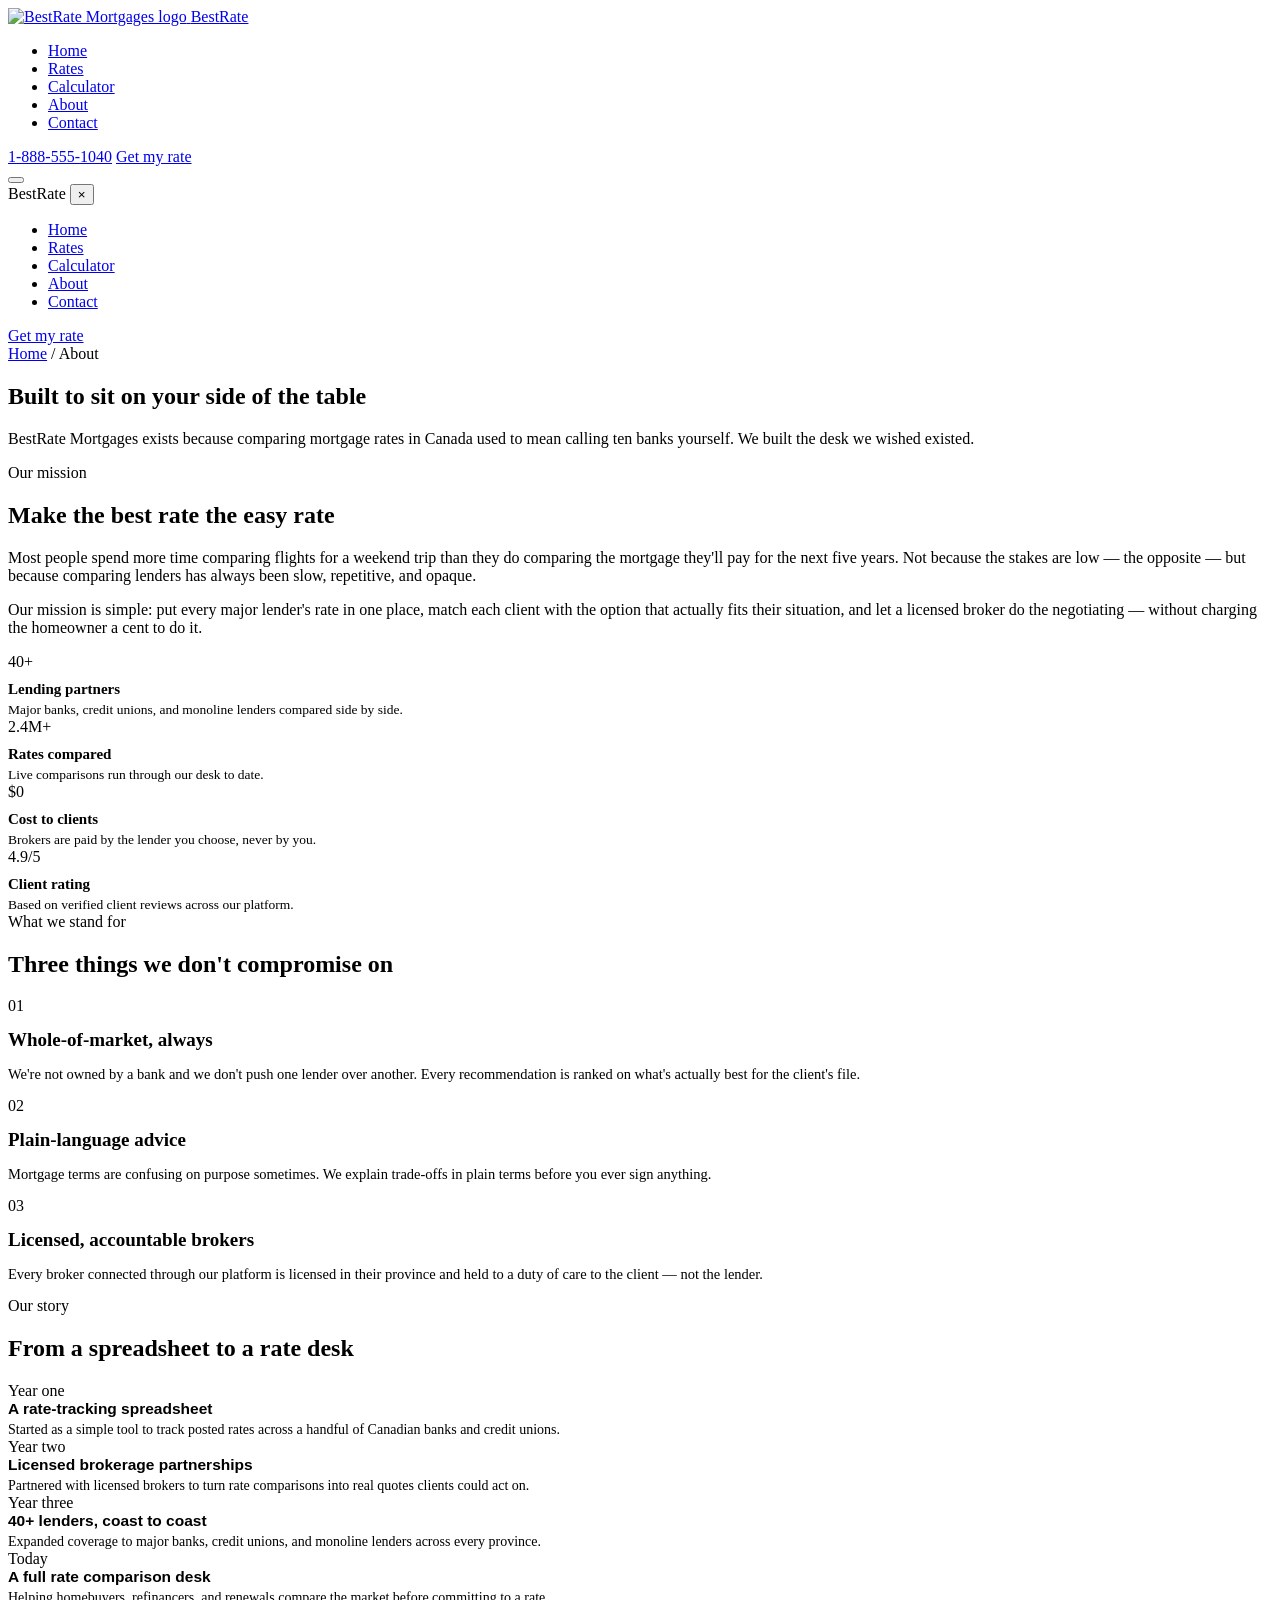
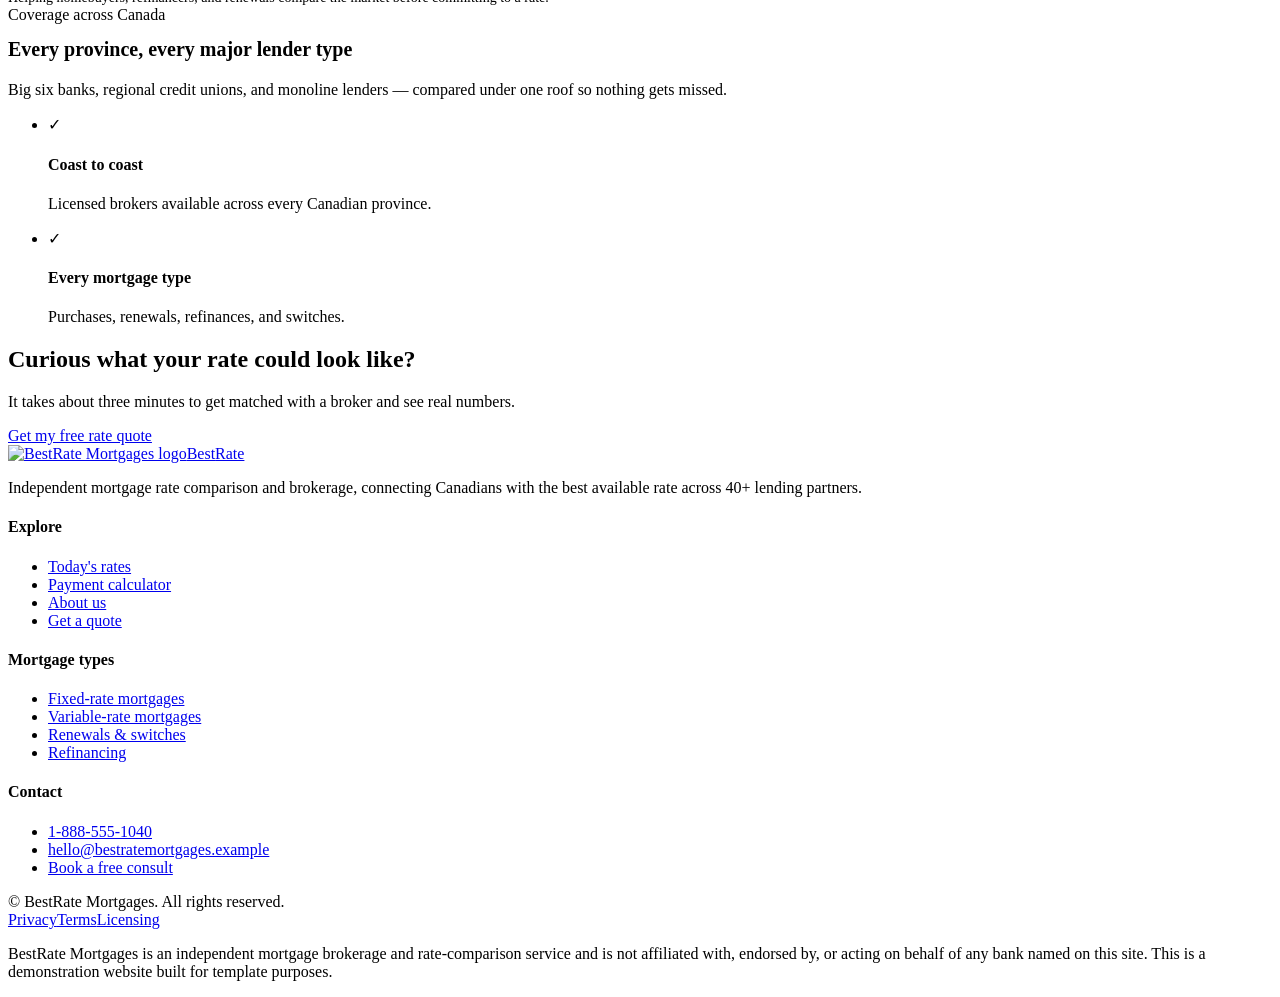
==== about.html @ da2615c1 "Add files via upload" ====
<!DOCTYPE html>
<html lang="en">
<head>
<meta charset="UTF-8">
<meta name="viewport" content="width=device-width, initial-scale=1.0">
<title>About Us | BestRate Mortgages</title>
<meta name="description" content="BestRate Mortgages compares rates across Canada's major banks and lenders to find you the best mortgage — at no cost.">
<link rel="icon" href="images/logo.png">
<link rel="stylesheet" href="css/style.css">
</head>
<body>

<header class="site-header">
  <div class="container">
    <a href="index.html" class="brand">
      <img src="images/logo.png" alt="BestRate Mortgages logo">
      <span class="brand-word">Best<span>Rate</span></span>
    </a>
    <nav class="main-nav">
      <ul>
        <li><a href="index.html">Home</a></li>
        <li><a href="rates.html">Rates</a></li>
        <li><a href="calculator.html">Calculator</a></li>
        <li><a href="about.html" class="active">About</a></li>
        <li><a href="contact.html">Contact</a></li>
      </ul>
    </nav>
    <div class="header-cta">
      <a href="tel:18885551040" class="phone-link">1-888-555-1040</a>
      <a href="contact.html" class="btn btn-navy btn-sm">Get my rate</a>
    </div>
    <button class="nav-toggle" aria-label="Open menu"><span></span><span></span><span></span></button>
  </div>
</header>

<div class="mobile-nav">
  <div class="mobile-nav-top">
    <span class="brand-word">Best<span style="color:var(--gold-500)">Rate</span></span>
    <button class="mobile-nav-close" aria-label="Close menu">&times;</button>
  </div>
  <ul>
    <li><a href="index.html">Home</a></li>
    <li><a href="rates.html">Rates</a></li>
    <li><a href="calculator.html">Calculator</a></li>
    <li><a href="about.html">About</a></li>
    <li><a href="contact.html">Contact</a></li>
  </ul>
  <a href="contact.html" class="btn btn-gold btn-block">Get my rate</a>
</div>

<section class="page-hero">
  <div class="container">
    <div class="breadcrumb"><a href="index.html">Home</a> / About</div>
    <h1>Built to sit on your side of the table</h1>
    <p>BestRate Mortgages exists because comparing mortgage rates in Canada used to mean calling ten banks yourself. We built the desk we wished existed.</p>
  </div>
</section>

<section>
  <div class="container split">
    <div class="reveal">
      <span class="eyebrow">Our mission</span>
      <h2>Make the best rate the easy rate</h2>
      <p>Most people spend more time comparing flights for a weekend trip than they do comparing the mortgage they'll pay for the next five years. Not because the stakes are low — the opposite — but because comparing lenders has always been slow, repetitive, and opaque.</p>
      <p>Our mission is simple: put every major lender's rate in one place, match each client with the option that actually fits their situation, and let a licensed broker do the negotiating — without charging the homeowner a cent to do it.</p>
    </div>
    <div class="reveal">
      <div class="value-grid" style="grid-template-columns:1fr 1fr;">
        <div class="value-card">
          <span class="num">40+</span>
          <h4 style="font-size:15px;margin:10px 0 4px;">Lending partners</h4>
          <p style="font-size:13.5px;margin:0;">Major banks, credit unions, and monoline lenders compared side by side.</p>
        </div>
        <div class="value-card">
          <span class="num">2.4M+</span>
          <h4 style="font-size:15px;margin:10px 0 4px;">Rates compared</h4>
          <p style="font-size:13.5px;margin:0;">Live comparisons run through our desk to date.</p>
        </div>
        <div class="value-card">
          <span class="num">$0</span>
          <h4 style="font-size:15px;margin:10px 0 4px;">Cost to clients</h4>
          <p style="font-size:13.5px;margin:0;">Brokers are paid by the lender you choose, never by you.</p>
        </div>
        <div class="value-card">
          <span class="num">4.9/5</span>
          <h4 style="font-size:15px;margin:10px 0 4px;">Client rating</h4>
          <p style="font-size:13.5px;margin:0;">Based on verified client reviews across our platform.</p>
        </div>
      </div>
    </div>
  </div>
</section>

<section class="bg-dim">
  <div class="container">
    <div class="section-head reveal">
      <span class="eyebrow">What we stand for</span>
      <h2>Three things we don't compromise on</h2>
    </div>
    <div class="value-grid">
      <div class="value-card reveal">
        <span class="num">01</span>
        <h3 style="font-size:19px;margin:14px 0 8px;">Whole-of-market, always</h3>
        <p style="font-size:14.5px;">We're not owned by a bank and we don't push one lender over another. Every recommendation is ranked on what's actually best for the client's file.</p>
      </div>
      <div class="value-card reveal">
        <span class="num">02</span>
        <h3 style="font-size:19px;margin:14px 0 8px;">Plain-language advice</h3>
        <p style="font-size:14.5px;">Mortgage terms are confusing on purpose sometimes. We explain trade-offs in plain terms before you ever sign anything.</p>
      </div>
      <div class="value-card reveal">
        <span class="num">03</span>
        <h3 style="font-size:19px;margin:14px 0 8px;">Licensed, accountable brokers</h3>
        <p style="font-size:14.5px;">Every broker connected through our platform is licensed in their province and held to a duty of care to the client — not the lender.</p>
      </div>
    </div>
  </div>
</section>

<section>
  <div class="container split">
    <div class="reveal">
      <span class="eyebrow">Our story</span>
      <h2>From a spreadsheet to a rate desk</h2>
      <div class="timeline">
        <div class="timeline-item">
          <div class="timeline-year">Year one</div>
          <h4 style="font-family:'IBM Plex Sans',sans-serif;font-size:15.5px;font-weight:600;margin:0 0 4px;color:var(--navy-950);">A rate-tracking spreadsheet</h4>
          <p style="font-size:14px;margin:0;">Started as a simple tool to track posted rates across a handful of Canadian banks and credit unions.</p>
        </div>
        <div class="timeline-item">
          <div class="timeline-year">Year two</div>
          <h4 style="font-family:'IBM Plex Sans',sans-serif;font-size:15.5px;font-weight:600;margin:0 0 4px;color:var(--navy-950);">Licensed brokerage partnerships</h4>
          <p style="font-size:14px;margin:0;">Partnered with licensed brokers to turn rate comparisons into real quotes clients could act on.</p>
        </div>
        <div class="timeline-item">
          <div class="timeline-year">Year three</div>
          <h4 style="font-family:'IBM Plex Sans',sans-serif;font-size:15.5px;font-weight:600;margin:0 0 4px;color:var(--navy-950);">40+ lenders, coast to coast</h4>
          <p style="font-size:14px;margin:0;">Expanded coverage to major banks, credit unions, and monoline lenders across every province.</p>
        </div>
        <div class="timeline-item">
          <div class="timeline-year">Today</div>
          <h4 style="font-family:'IBM Plex Sans',sans-serif;font-size:15.5px;font-weight:600;margin:0 0 4px;color:var(--navy-950);">A full rate comparison desk</h4>
          <p style="font-size:14px;margin:0;">Helping homebuyers, refinancers, and renewals compare the market before committing to a rate.</p>
        </div>
      </div>
    </div>
    <div class="reveal">
      <div class="mock-card">
        <span class="mono-label">Coverage across Canada</span>
        <h3 style="margin-top:14px;font-size:20px;">Every province, every major lender type</h3>
        <p>Big six banks, regional credit unions, and monoline lenders — compared under one roof so nothing gets missed.</p>
        <ul class="check-list" style="margin-top:10px;">
          <li><span class="check-ico">✓</span><div><h4>Coast to coast</h4><p>Licensed brokers available across every Canadian province.</p></div></li>
          <li><span class="check-ico">✓</span><div><h4>Every mortgage type</h4><p>Purchases, renewals, refinances, and switches.</p></div></li>
        </ul>
      </div>
    </div>
  </div>
</section>

<section class="bg-dim">
  <div class="container">
    <div class="cta-band reveal" style="background:linear-gradient(120deg, var(--navy-950), var(--navy-800));">
      <div>
        <h2>Curious what your rate could look like?</h2>
        <p>It takes about three minutes to get matched with a broker and see real numbers.</p>
      </div>
      <div class="cta-actions">
        <a href="contact.html" class="btn btn-gold">Get my free rate quote</a>
      </div>
    </div>
  </div>
</section>

<footer class="site-footer">
  <div class="container">
    <div class="footer-grid">
      <div class="footer-brand">
        <a href="index.html" class="brand"><img src="images/logo.png" alt="BestRate Mortgages logo"><span class="brand-word">Best<span style="color:var(--gold-500)">Rate</span></span></a>
        <p>Independent mortgage rate comparison and brokerage, connecting Canadians with the best available rate across 40+ lending partners.</p>
      </div>
      <div class="footer-col">
        <h4>Explore</h4>
        <ul>
          <li><a href="rates.html">Today's rates</a></li>
          <li><a href="calculator.html">Payment calculator</a></li>
          <li><a href="about.html">About us</a></li>
          <li><a href="contact.html">Get a quote</a></li>
        </ul>
      </div>
      <div class="footer-col">
        <h4>Mortgage types</h4>
        <ul>
          <li><a href="rates.html">Fixed-rate mortgages</a></li>
          <li><a href="rates.html">Variable-rate mortgages</a></li>
          <li><a href="rates.html">Renewals &amp; switches</a></li>
          <li><a href="rates.html">Refinancing</a></li>
        </ul>
      </div>
      <div class="footer-col">
        <h4>Contact</h4>
        <ul>
          <li><a href="tel:18885551040">1-888-555-1040</a></li>
          <li><a href="mailto:hello@bestratemortgages.example">hello@bestratemortgages.example</a></li>
          <li><a href="contact.html">Book a free consult</a></li>
        </ul>
      </div>
    </div>
    <div class="footer-bottom">
      <span>© <span data-year></span> BestRate Mortgages. All rights reserved.</span>
      <div class="footer-legal"><a href="#">Privacy</a><a href="#">Terms</a><a href="#">Licensing</a></div>
    </div>
    <p class="disclosure">BestRate Mortgages is an independent mortgage brokerage and rate-comparison service and is not affiliated with, endorsed by, or acting on behalf of any bank named on this site. This is a demonstration website built for template purposes.</p>
  </div>
</footer>

<script src="js/main.js"></script>
</body>
</html>
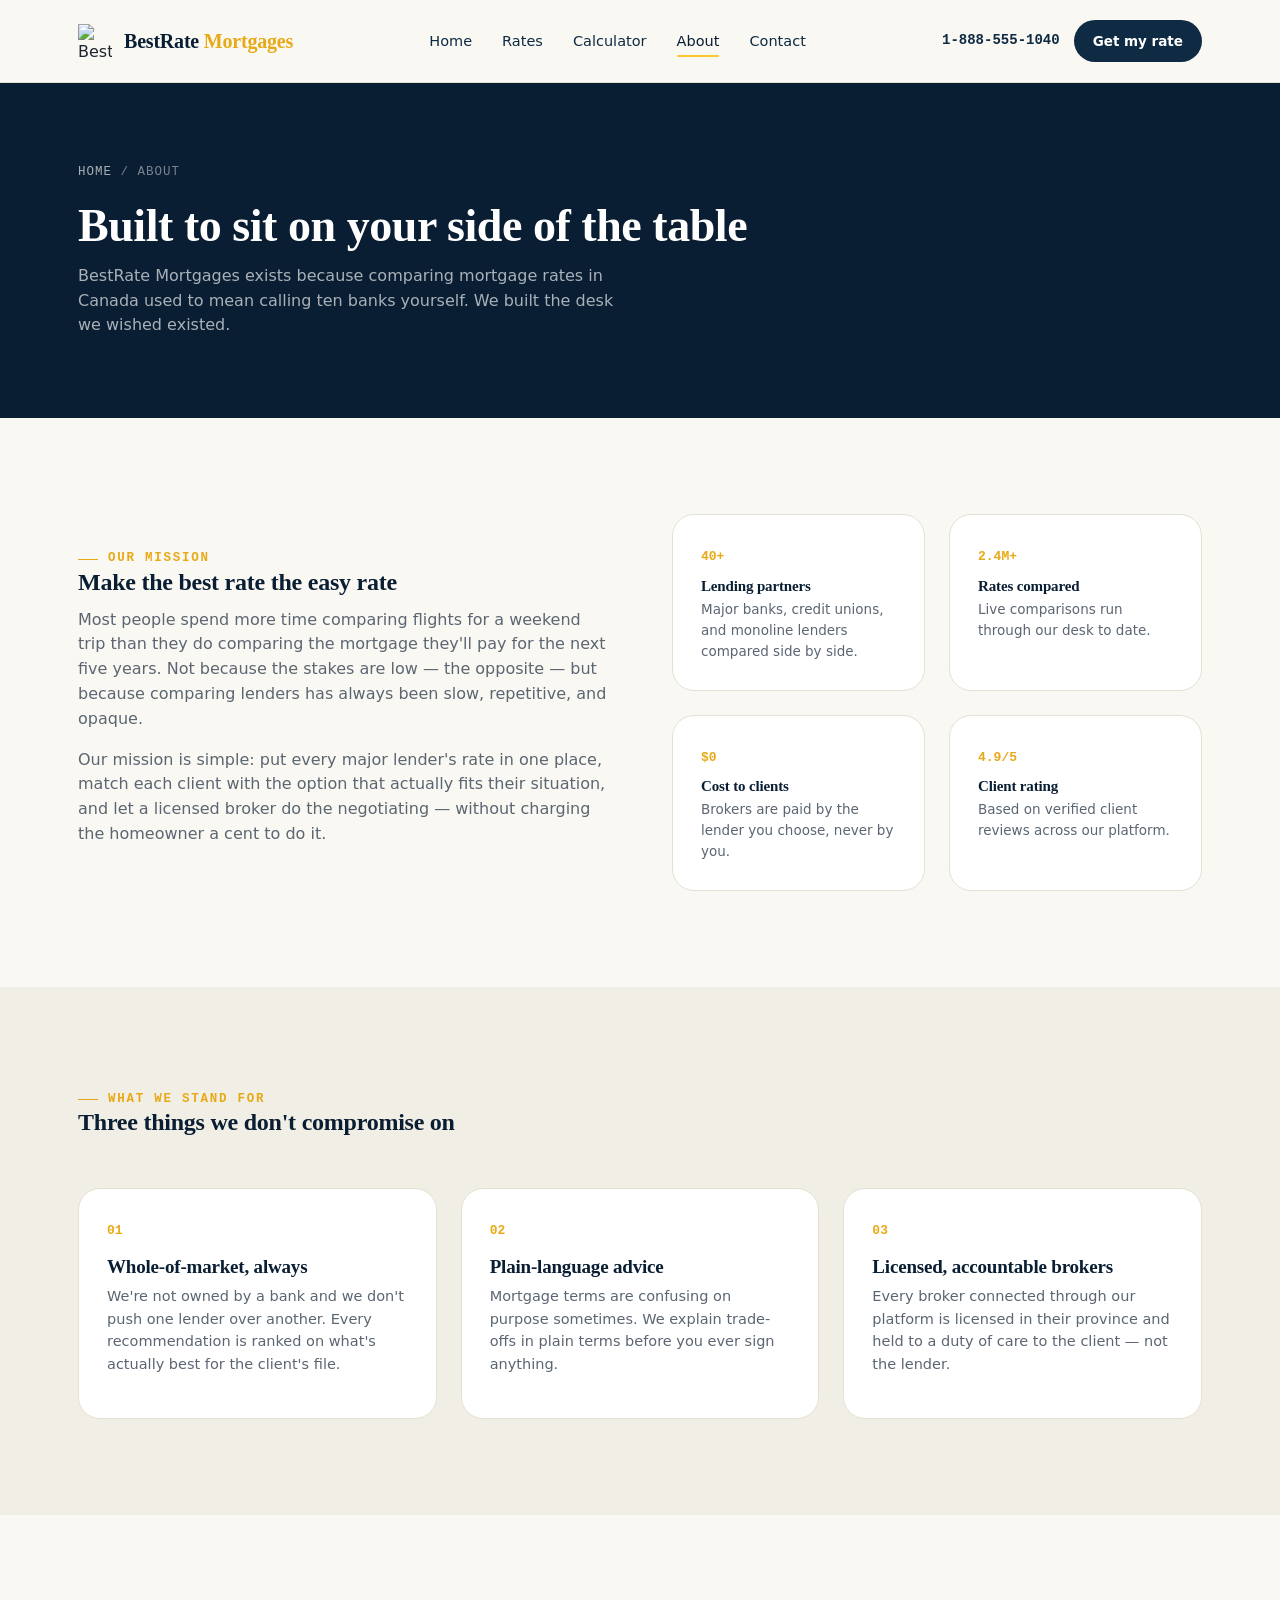
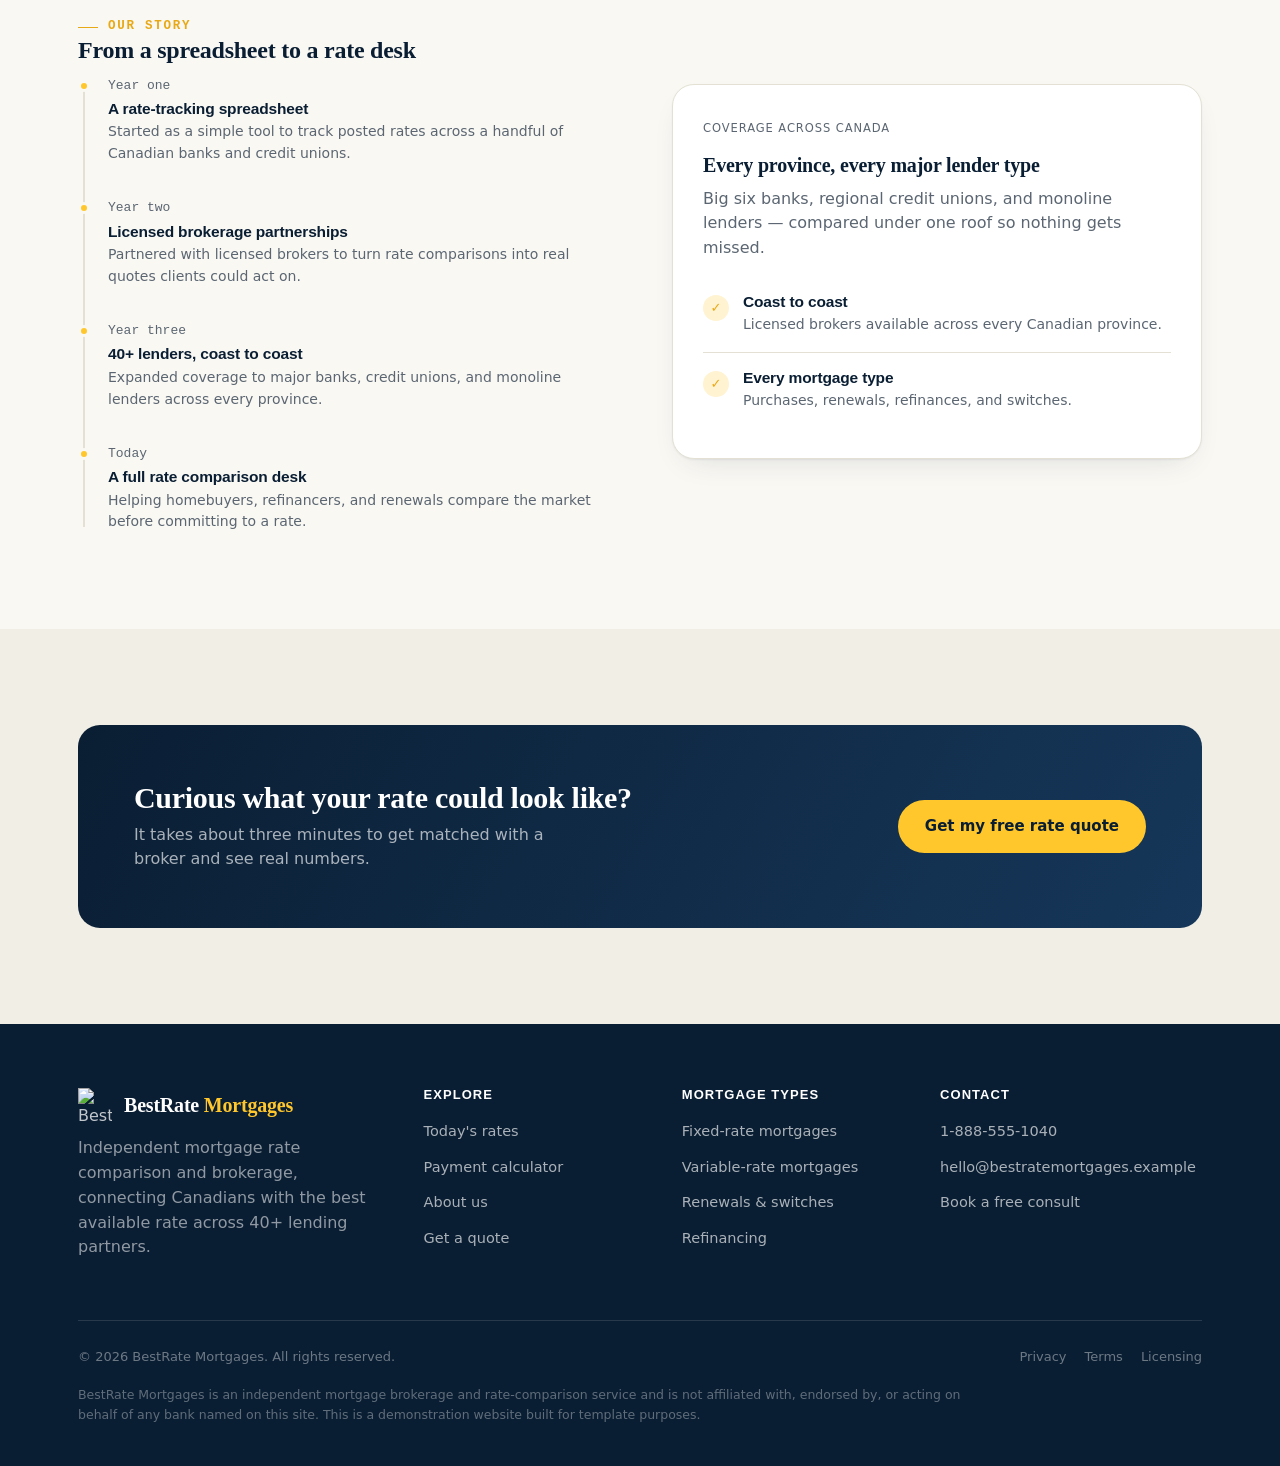
==== commit 662becc2: "Add files via upload" ====
--- a/about.html
+++ b/about.html
@@ -5,7 +5,7 @@
 <meta name="viewport" content="width=device-width, initial-scale=1.0">
 <title>About Us | BestRate Mortgages</title>
 <meta name="description" content="BestRate Mortgages compares rates across Canada's major banks and lenders to find you the best mortgage — at no cost.">
-<link rel="icon" href="images/logo.png">
+<link rel="icon" href="images/logo-transparent.png">
 <link rel="stylesheet" href="css/style.css">
 </head>
 <body>
@@ -13,8 +13,8 @@
 <header class="site-header">
   <div class="container">
     <a href="index.html" class="brand">
-      <img src="images/logo.png" alt="BestRate Mortgages logo">
-      <span class="brand-word">Best<span>Rate</span></span>
+      <img src="images/logo-transparent.png" alt="BestRate Mortgages logo">
+      <span class="brand-word">BestRate <span>Mortgages</span></span>
     </a>
     <nav class="main-nav">
       <ul>
@@ -35,7 +35,7 @@
 
 <div class="mobile-nav">
   <div class="mobile-nav-top">
-    <span class="brand-word">Best<span style="color:var(--gold-500)">Rate</span></span>
+    <span class="brand-word">BestRate <span style="color:var(--gold-500)">Mortgages</span></span>
     <button class="mobile-nav-close" aria-label="Close menu">&times;</button>
   </div>
   <ul>
@@ -177,7 +177,7 @@
   <div class="container">
     <div class="footer-grid">
       <div class="footer-brand">
-        <a href="index.html" class="brand"><img src="images/logo.png" alt="BestRate Mortgages logo"><span class="brand-word">Best<span style="color:var(--gold-500)">Rate</span></span></a>
+        <a href="index.html" class="brand"><img src="images/logo-transparent.png" alt="BestRate Mortgages logo"><span class="brand-word">BestRate <span style="color:var(--gold-500)">Mortgages</span></span></a>
         <p>Independent mortgage rate comparison and brokerage, connecting Canadians with the best available rate across 40+ lending partners.</p>
       </div>
       <div class="footer-col">
--- a/css/style.css
+++ b/css/style.css
@@ -0,0 +1,869 @@
+/* =========================================================
+   BestRate — Design tokens
+   Navy + gold (drawn from the mark), warm paper background.
+   Display: Fraunces (serif, a little untidy, humane)
+   Body:    IBM Plex Sans
+   Data:    IBM Plex Mono (rates, numbers — teller-window feel)
+   ========================================================= */
+
+@import url('https://fonts.googleapis.com/css2?family=Fraunces:opsz,wght@9..144,400;9..144,500;9..144,600;9..144,700&family=IBM+Plex+Sans:wght@400;500;600;700&family=IBM+Plex+Mono:wght@500;600;700&display=swap');
+
+:root{
+  --navy-950: #0A1E33;
+  --navy-900: #0F2A43;
+  --navy-800: #16375A;
+  --navy-700: #204A73;
+  --gold-500: #FFC72C;
+  --gold-600: #E8A916;
+  --gold-100: #FFF3D2;
+  --paper: #FAF8F3;
+  --paper-dim: #F1EEE5;
+  --ink: #1C2530;
+  --slate: #5B6672;
+  --slate-200: #D8D3C4;
+  --line: #E4E1D4;
+  --green: #157A4F;
+  --green-100: #E4F3EA;
+
+  --radius-sm: 6px;
+  --radius-md: 12px;
+  --radius-lg: 22px;
+
+  --shadow-card: 0 1px 2px rgba(15,42,67,0.06), 0 12px 32px -16px rgba(15,42,67,0.18);
+  --shadow-lift: 0 24px 60px -24px rgba(15,42,67,0.35);
+
+  --container: 1180px;
+}
+
+*, *::before, *::after{ box-sizing: border-box; }
+html{ scroll-behavior: smooth; }
+
+@media (prefers-reduced-motion: reduce){
+  html{ scroll-behavior: auto; }
+  *, *::before, *::after{
+    animation-duration: 0.001ms !important;
+    animation-iteration-count: 1 !important;
+    transition-duration: 0.001ms !important;
+    scroll-behavior: auto !important;
+  }
+}
+
+body{
+  margin: 0;
+  background: var(--paper);
+  color: var(--ink);
+  font-family: 'IBM Plex Sans', system-ui, sans-serif;
+  font-size: 16px;
+  line-height: 1.55;
+  -webkit-font-smoothing: antialiased;
+}
+
+img{ max-width: 100%; display: block; }
+a{ color: inherit; }
+
+.container{
+  max-width: var(--container);
+  margin: 0 auto;
+  padding: 0 28px;
+}
+
+h1, h2, h3, h4{
+  font-family: 'Fraunces', Georgia, serif;
+  font-weight: 600;
+  line-height: 1.12;
+  margin: 0 0 0.5em;
+  color: var(--navy-950);
+  letter-spacing: -0.01em;
+}
+
+.eyebrow{
+  font-family: 'IBM Plex Mono', monospace;
+  font-size: 12.5px;
+  font-weight: 600;
+  letter-spacing: 0.14em;
+  text-transform: uppercase;
+  color: var(--gold-600);
+  display: inline-flex;
+  align-items: center;
+  gap: 10px;
+}
+.eyebrow::before{
+  content: "";
+  width: 20px; height: 1px;
+  background: var(--gold-600);
+}
+
+p{ margin: 0 0 1em; color: var(--slate); }
+
+.mono{ font-family: 'IBM Plex Mono', monospace; }
+
+/* Buttons */
+.btn{
+  display: inline-flex;
+  align-items: center;
+  justify-content: center;
+  gap: 8px;
+  padding: 14px 26px;
+  border-radius: 999px;
+  font-weight: 600;
+  font-size: 15px;
+  text-decoration: none;
+  border: 1px solid transparent;
+  cursor: pointer;
+  transition: transform .18s ease, box-shadow .18s ease, background .18s ease, color .18s ease;
+  font-family: inherit;
+}
+.btn:focus-visible{ outline: 3px solid var(--navy-700); outline-offset: 2px; }
+.btn-gold{
+  background: var(--gold-500);
+  color: var(--navy-950);
+}
+.btn-gold:hover{ background: var(--gold-600); transform: translateY(-1px); box-shadow: var(--shadow-lift); }
+.btn-outline{
+  background: transparent;
+  border-color: rgba(255,255,255,0.35);
+  color: #fff;
+}
+.btn-outline:hover{ border-color: #fff; background: rgba(255,255,255,0.08); }
+.btn-navy{
+  background: var(--navy-900);
+  color: #fff;
+}
+.btn-navy:hover{ background: var(--navy-950); transform: translateY(-1px); }
+.btn-block{ width: 100%; }
+.btn-sm{ padding: 10px 18px; font-size: 13.5px; }
+
+/* =========================== HEADER =========================== */
+.site-header{
+  position: sticky;
+  top: 0;
+  z-index: 100;
+  background: rgba(250,248,243,0.86);
+  backdrop-filter: saturate(160%) blur(10px);
+  border-bottom: 1px solid var(--line);
+}
+.site-header .container{
+  display: flex;
+  align-items: center;
+  justify-content: space-between;
+  height: 82px;
+}
+.brand{
+  display: flex;
+  align-items: center;
+  gap: 12px;
+  text-decoration: none;
+}
+.brand img{ height: 34px; width: 34px; }
+.brand-word{
+  font-family: 'Fraunces', serif;
+  font-weight: 700;
+  font-size: 20px;
+  color: var(--navy-950);
+  letter-spacing: -0.01em;
+}
+.brand-word span{ color: var(--gold-600); }
+
+.main-nav{ display: flex; align-items: center; gap: 36px; }
+.main-nav ul{
+  display: flex;
+  gap: 30px;
+  list-style: none;
+  margin: 0; padding: 0;
+}
+.main-nav a{
+  text-decoration: none;
+  font-weight: 500;
+  font-size: 14.5px;
+  color: var(--navy-900);
+  position: relative;
+  padding: 6px 0;
+}
+.main-nav a.active,
+.main-nav a:hover{ color: var(--navy-950); }
+.main-nav a.active::after{
+  content: "";
+  position: absolute;
+  left: 0; right: 0; bottom: -2px;
+  height: 2px;
+  background: var(--gold-500);
+  border-radius: 2px;
+}
+.header-cta{ display: flex; align-items: center; gap: 14px; }
+.phone-link{
+  font-family: 'IBM Plex Mono', monospace;
+  font-weight: 600;
+  font-size: 14px;
+  text-decoration: none;
+  color: var(--navy-900);
+  display: none;
+}
+
+.nav-toggle{
+  display: none;
+  background: none;
+  border: none;
+  cursor: pointer;
+  padding: 8px;
+  flex-direction: column;
+  gap: 5px;
+}
+.nav-toggle span{
+  width: 24px; height: 2px; background: var(--navy-950); border-radius: 2px;
+}
+
+/* =========================== FOOTER =========================== */
+.site-footer{
+  background: var(--navy-950);
+  color: rgba(255,255,255,0.75);
+  padding: 64px 0 28px;
+}
+.footer-grid{
+  display: grid;
+  grid-template-columns: 1.4fr 1fr 1fr 1.2fr;
+  gap: 40px;
+  padding-bottom: 44px;
+  border-bottom: 1px solid rgba(255,255,255,0.12);
+}
+.footer-brand .brand-word{ color: #fff; }
+.footer-brand p{ color: rgba(255,255,255,0.55); max-width: 320px; margin-top: 14px; }
+.footer-col h4{
+  color: #fff;
+  font-family: 'IBM Plex Sans', sans-serif;
+  font-size: 13px;
+  letter-spacing: 0.08em;
+  text-transform: uppercase;
+  font-weight: 600;
+  margin-bottom: 16px;
+}
+.footer-col ul{ list-style: none; margin: 0; padding: 0; }
+.footer-col li{ margin-bottom: 11px; }
+.footer-col a{ color: rgba(255,255,255,0.65); text-decoration: none; font-size: 14.5px; }
+.footer-col a:hover{ color: var(--gold-500); }
+.footer-bottom{
+  display: flex;
+  justify-content: space-between;
+  align-items: center;
+  padding-top: 26px;
+  font-size: 13px;
+  color: rgba(255,255,255,0.4);
+  flex-wrap: wrap;
+  gap: 12px;
+}
+.footer-legal{ display: flex; gap: 18px; }
+.footer-legal a{ color: rgba(255,255,255,0.4); text-decoration: none; }
+.footer-legal a:hover{ color: rgba(255,255,255,0.7); }
+.disclosure{
+  font-size: 12.5px;
+  color: rgba(255,255,255,0.35);
+  max-width: 900px;
+  margin-top: 18px;
+  line-height: 1.6;
+}
+
+/* =========================== HERO =========================== */
+.hero{
+  position: relative;
+  background: radial-gradient(1200px 600px at 15% -10%, var(--navy-800), var(--navy-950) 60%);
+  color: #fff;
+  overflow: hidden;
+  padding: 96px 0 0;
+}
+.hero::after{
+  content:"";
+  position: absolute;
+  inset: auto 0 0 0;
+  height: 140px;
+  background: linear-gradient(to bottom, transparent, var(--paper));
+  pointer-events: none;
+}
+.hero-inner{
+  display: grid;
+  grid-template-columns: 1.05fr 0.95fr;
+  gap: 48px;
+  align-items: center;
+  position: relative;
+  z-index: 2;
+}
+.hero h1{
+  color: #fff;
+  font-size: clamp(34px, 4.6vw, 56px);
+  margin: 18px 0 22px;
+}
+.hero h1 em{
+  font-style: normal;
+  color: var(--gold-500);
+}
+.hero-sub{
+  color: rgba(255,255,255,0.72);
+  font-size: 17.5px;
+  max-width: 520px;
+  margin-bottom: 30px;
+}
+.hero-actions{ display: flex; gap: 14px; margin-bottom: 34px; flex-wrap: wrap; }
+.hero-trust{
+  display: flex;
+  gap: 28px;
+  flex-wrap: wrap;
+  padding-top: 26px;
+  border-top: 1px solid rgba(255,255,255,0.14);
+}
+.hero-trust div{ }
+.hero-trust strong{
+  display: block;
+  font-family: 'Fraunces', serif;
+  font-size: 26px;
+  color: #fff;
+}
+.hero-trust span{
+  font-size: 12.5px;
+  color: rgba(255,255,255,0.55);
+  text-transform: uppercase;
+  letter-spacing: 0.06em;
+}
+
+/* Rate ticker panel — the signature element */
+.rate-panel{
+  position: relative;
+  background: linear-gradient(180deg, #10314F, #0C2540);
+  border: 1px solid rgba(255,255,255,0.1);
+  border-radius: var(--radius-lg);
+  padding: 6px;
+  box-shadow: var(--shadow-lift);
+  z-index: 2;
+}
+.rate-panel-head{
+  display: flex;
+  align-items: center;
+  justify-content: space-between;
+  padding: 18px 20px 14px;
+}
+.rate-panel-head .dot{
+  width: 8px; height: 8px; border-radius: 50%;
+  background: var(--green);
+  display: inline-block;
+  margin-right: 8px;
+  box-shadow: 0 0 0 0 rgba(21,122,79,0.6);
+  animation: pulse 2.2s infinite;
+}
+@keyframes pulse{
+  0%{ box-shadow: 0 0 0 0 rgba(21,122,79,0.55); }
+  70%{ box-shadow: 0 0 0 8px rgba(21,122,79,0); }
+  100%{ box-shadow: 0 0 0 0 rgba(21,122,79,0); }
+}
+.rate-panel-head span{
+  font-family: 'IBM Plex Mono', monospace;
+  font-size: 12px;
+  color: rgba(255,255,255,0.55);
+  text-transform: uppercase;
+  letter-spacing: 0.08em;
+}
+.rate-list{ padding: 0 8px 8px; }
+.rate-row{
+  display: grid;
+  grid-template-columns: 1fr auto auto;
+  gap: 14px;
+  align-items: center;
+  padding: 15px 12px;
+  border-radius: var(--radius-md);
+  transition: background .5s ease;
+}
+.rate-row.flash{ background: rgba(255,199,44,0.1); }
+.rate-row + .rate-row{ border-top: 1px solid rgba(255,255,255,0.08); }
+.rate-term{ color: #fff; font-weight: 500; font-size: 14.5px; }
+.rate-term small{ display:block; color: rgba(255,255,255,0.45); font-size: 12px; font-weight: 400; margin-top: 2px;}
+.rate-num{
+  font-family: 'IBM Plex Mono', monospace;
+  font-size: 22px;
+  font-weight: 600;
+  color: var(--gold-500);
+  text-align: right;
+}
+.rate-num small{ font-size: 12px; color: rgba(255,255,255,0.5); font-weight: 500; margin-left: 3px;}
+.rate-delta{
+  font-family: 'IBM Plex Mono', monospace;
+  font-size: 12px;
+  padding: 4px 8px;
+  border-radius: 999px;
+  text-align: center;
+  min-width: 52px;
+}
+.rate-delta.down{ background: rgba(21,122,79,0.22); color: #6FE3AC; }
+.rate-delta.up{ background: rgba(196,70,70,0.22); color: #F3A2A2; }
+.rate-delta.flat{ background: rgba(255,255,255,0.1); color: rgba(255,255,255,0.5); }
+.rate-panel-foot{
+  padding: 14px 20px 18px;
+  font-size: 12px;
+  color: rgba(255,255,255,0.4);
+  border-top: 1px solid rgba(255,255,255,0.08);
+}
+
+/* =========================== SECTIONS =========================== */
+section{ padding: 96px 0; }
+.section-head{
+  max-width: 640px;
+  margin-bottom: 52px;
+}
+.section-head.center{ margin-left: auto; margin-right: auto; text-align: center; }
+.section-tight .section-head{ margin-bottom: 36px; }
+
+.bg-dim{ background: var(--paper-dim); }
+.bg-navy{ background: var(--navy-950); color: rgba(255,255,255,0.75); }
+.bg-navy h2, .bg-navy h3{ color: #fff; }
+
+/* Partners strip */
+.partners{
+  padding: 56px 0;
+  border-top: 1px solid var(--line);
+  border-bottom: 1px solid var(--line);
+}
+.partners-label{
+  text-align: center;
+  font-size: 13px;
+  color: var(--slate);
+  text-transform: uppercase;
+  letter-spacing: 0.1em;
+  margin-bottom: 30px;
+}
+.partner-grid{
+  display: grid;
+  grid-template-columns: repeat(6, 1fr);
+  gap: 16px;
+}
+.partner-badge{
+  display: flex;
+  align-items: center;
+  justify-content: center;
+  height: 84px;
+  background: #fff;
+  border: 1px solid var(--line);
+  border-radius: var(--radius-md);
+  transition: transform .18s ease, box-shadow .18s ease, border-color .18s ease;
+}
+.partner-badge:hover{
+  transform: translateY(-3px);
+  box-shadow: var(--shadow-card);
+  border-color: var(--slate-200);
+}
+.partner-mark{
+  font-family: 'Fraunces', serif;
+  font-weight: 600;
+  font-size: 17px;
+  letter-spacing: -0.01em;
+  display: flex;
+  align-items: center;
+  gap: 8px;
+}
+.partner-mark .sq{
+  width: 9px; height: 9px; border-radius: 2px; display: inline-block;
+}
+
+/* Steps */
+.steps{
+  display: grid;
+  grid-template-columns: repeat(4, 1fr);
+  gap: 28px;
+}
+.step-card{
+  background: #fff;
+  border: 1px solid var(--line);
+  border-radius: var(--radius-lg);
+  padding: 30px 26px;
+}
+.step-num{
+  font-family: 'IBM Plex Mono', monospace;
+  color: var(--gold-600);
+  font-size: 13px;
+  font-weight: 700;
+  letter-spacing: 0.06em;
+  margin-bottom: 18px;
+  display: block;
+}
+.step-card h3{ font-size: 19px; margin-bottom: 8px; }
+.step-card p{ font-size: 14.5px; margin: 0; }
+
+/* Feature split */
+.split{
+  display: grid;
+  grid-template-columns: 1fr 1fr;
+  gap: 64px;
+  align-items: center;
+}
+.check-list{ list-style: none; margin: 0; padding: 0; }
+.check-list li{
+  display: flex;
+  gap: 14px;
+  padding: 16px 0;
+  border-top: 1px solid var(--line);
+  align-items: flex-start;
+}
+.check-list li:first-child{ border-top: none; }
+.check-ico{
+  width: 26px; height: 26px;
+  border-radius: 50%;
+  background: var(--gold-100);
+  color: var(--gold-600);
+  display: flex; align-items: center; justify-content: center;
+  font-size: 13px; font-weight: 700;
+  flex-shrink: 0;
+  margin-top: 2px;
+}
+.check-list h4{ font-family: 'IBM Plex Sans', sans-serif; font-size: 15.5px; font-weight: 600; margin: 0 0 4px; color: var(--navy-950); }
+.check-list p{ margin: 0; font-size: 14px; }
+
+.mock-card{
+  background: #fff;
+  border-radius: var(--radius-lg);
+  border: 1px solid var(--line);
+  box-shadow: var(--shadow-card);
+  padding: 30px;
+}
+.mock-card .mono-label{ font-size: 11.5px; color: var(--slate); text-transform: uppercase; letter-spacing: 0.08em; }
+.mock-bars{ display: flex; align-items: flex-end; gap: 10px; height: 130px; margin: 20px 0 8px; }
+.mock-bars .bar{ flex: 1; background: var(--paper-dim); border-radius: 6px 6px 0 0; position: relative; }
+.mock-bars .bar.hi{ background: var(--gold-500); }
+.mock-bars .bar span{
+  position: absolute; top: -20px; left: 0; right: 0; text-align: center;
+  font-family: 'IBM Plex Mono', monospace; font-size: 11px; color: var(--slate);
+}
+
+/* Testimonials */
+.testi-grid{
+  display: grid;
+  grid-template-columns: repeat(3, 1fr);
+  gap: 24px;
+}
+.testi-card{
+  background: #fff;
+  border: 1px solid var(--line);
+  border-radius: var(--radius-lg);
+  padding: 28px;
+}
+.testi-stars{ color: var(--gold-500); letter-spacing: 2px; margin-bottom: 14px; font-size: 15px; }
+.testi-quote{ font-size: 15px; color: var(--ink); margin-bottom: 20px; }
+.testi-who{ display: flex; align-items: center; gap: 12px; }
+.testi-avatar{
+  width: 38px; height: 38px; border-radius: 50%;
+  background: var(--navy-900); color: var(--gold-500);
+  display: flex; align-items: center; justify-content: center;
+  font-family: 'Fraunces', serif; font-weight: 600; font-size: 14px;
+}
+.testi-name{ font-weight: 600; font-size: 14px; color: var(--navy-950); }
+.testi-loc{ font-size: 12.5px; color: var(--slate); }
+
+/* CTA band */
+.cta-band{
+  background: linear-gradient(120deg, var(--navy-900), var(--navy-700));
+  border-radius: var(--radius-lg);
+  padding: 56px;
+  display: flex;
+  align-items: center;
+  justify-content: space-between;
+  gap: 30px;
+  color: #fff;
+}
+.cta-band h2{ color: #fff; margin-bottom: 8px; font-size: 30px; }
+.cta-band p{ color: rgba(255,255,255,0.65); margin: 0; max-width: 460px; }
+.cta-actions{ display: flex; gap: 14px; flex-shrink: 0; }
+
+/* FAQ */
+.faq{ max-width: 780px; margin: 0 auto; }
+.faq-item{
+  border-bottom: 1px solid var(--line);
+}
+.faq-q{
+  width: 100%;
+  text-align: left;
+  background: none;
+  border: none;
+  padding: 22px 4px;
+  font-family: 'Fraunces', serif;
+  font-size: 17px;
+  color: var(--navy-950);
+  cursor: pointer;
+  display: flex;
+  justify-content: space-between;
+  align-items: center;
+  gap: 20px;
+  font-weight: 500;
+}
+.faq-q .plus{
+  font-family: 'IBM Plex Mono', monospace;
+  font-size: 20px;
+  color: var(--gold-600);
+  transition: transform .25s ease;
+  flex-shrink: 0;
+}
+.faq-item.open .faq-q .plus{ transform: rotate(45deg); }
+.faq-a{
+  max-height: 0;
+  overflow: hidden;
+  transition: max-height .3s ease;
+}
+.faq-a-inner{ padding: 0 4px 22px; font-size: 14.5px; color: var(--slate); max-width: 640px; }
+
+/* Page header (inner pages) */
+.page-hero{
+  background: var(--navy-950);
+  color: #fff;
+  padding: 80px 0 64px;
+}
+.page-hero h1{ color: #fff; font-size: clamp(32px, 4vw, 46px); margin-bottom: 12px; }
+.page-hero p{ color: rgba(255,255,255,0.65); max-width: 560px; font-size: 16px; }
+.breadcrumb{
+  font-family: 'IBM Plex Mono', monospace;
+  font-size: 12.5px;
+  color: rgba(255,255,255,0.45);
+  text-transform: uppercase;
+  letter-spacing: 0.08em;
+  margin-bottom: 18px;
+}
+.breadcrumb a{ color: rgba(255,255,255,0.65); text-decoration: none; }
+
+/* Rates table (rates.html) */
+.rate-toolbar{
+  display: flex;
+  gap: 12px;
+  margin-bottom: 28px;
+  flex-wrap: wrap;
+}
+.chip{
+  padding: 9px 18px;
+  border-radius: 999px;
+  border: 1px solid var(--line);
+  background: #fff;
+  font-size: 13.5px;
+  font-weight: 500;
+  cursor: pointer;
+  transition: all .15s ease;
+}
+.chip.active, .chip:hover{ background: var(--navy-950); color: #fff; border-color: var(--navy-950); }
+
+.table-wrap{
+  background: #fff;
+  border: 1px solid var(--line);
+  border-radius: var(--radius-lg);
+  overflow: hidden;
+  box-shadow: var(--shadow-card);
+}
+table.rates-table{ width: 100%; border-collapse: collapse; }
+.rates-table thead th{
+  text-align: left;
+  font-size: 12px;
+  text-transform: uppercase;
+  letter-spacing: 0.06em;
+  color: var(--slate);
+  padding: 16px 20px;
+  background: var(--paper-dim);
+  font-weight: 600;
+}
+.rates-table td{
+  padding: 18px 20px;
+  border-top: 1px solid var(--line);
+  font-size: 14.5px;
+  vertical-align: middle;
+}
+.lender-cell{ display: flex; align-items: center; gap: 12px; font-weight: 600; color: var(--navy-950); }
+.lender-dot{ width: 10px; height: 10px; border-radius: 3px; flex-shrink: 0; }
+.rate-cell{ font-family: 'IBM Plex Mono', monospace; font-weight: 700; font-size: 16px; color: var(--navy-950); }
+.tag{
+  display: inline-block;
+  font-size: 11px;
+  font-weight: 600;
+  padding: 3px 9px;
+  border-radius: 999px;
+  background: var(--green-100);
+  color: var(--green);
+  margin-left: 8px;
+}
+.rates-table .apply-cell a{
+  font-size: 13px; font-weight: 600; color: var(--navy-900); text-decoration: none;
+  padding: 8px 16px; border: 1px solid var(--navy-900); border-radius: 999px;
+  white-space: nowrap;
+}
+.rates-table .apply-cell a:hover{ background: var(--navy-900); color: #fff; }
+.rates-note{ font-size: 13px; color: var(--slate); margin-top: 18px; }
+
+/* Calculator page */
+.calc-wrap{
+  display: grid;
+  grid-template-columns: 1fr 1fr;
+  gap: 0;
+  background: #fff;
+  border: 1px solid var(--line);
+  border-radius: var(--radius-lg);
+  overflow: hidden;
+  box-shadow: var(--shadow-card);
+}
+.calc-form{ padding: 44px; }
+.calc-result{
+  padding: 44px;
+  background: var(--navy-950);
+  color: #fff;
+}
+.field{ margin-bottom: 22px; }
+.field label{
+  display: flex;
+  justify-content: space-between;
+  font-size: 13.5px;
+  font-weight: 600;
+  color: var(--navy-950);
+  margin-bottom: 8px;
+}
+.field label .val{ color: var(--gold-600); font-family: 'IBM Plex Mono', monospace; }
+.field input[type="range"]{
+  width: 100%;
+  accent-color: var(--gold-500);
+  height: 4px;
+}
+.field-row{ display: grid; grid-template-columns: 1fr 1fr; gap: 16px; }
+.field input[type="number"], .field input[type="text"], .field select, .field textarea{
+  width: 100%;
+  padding: 12px 14px;
+  border: 1px solid var(--line);
+  border-radius: var(--radius-sm);
+  font-family: inherit;
+  font-size: 14.5px;
+  background: var(--paper);
+  color: var(--ink);
+}
+.field input:focus, .field select:focus, .field textarea:focus{
+  outline: none;
+  border-color: var(--gold-600);
+  box-shadow: 0 0 0 3px var(--gold-100);
+}
+.toggle-row{ display: flex; gap: 8px; }
+.toggle-row button{
+  flex: 1;
+  padding: 10px;
+  border-radius: var(--radius-sm);
+  border: 1px solid var(--line);
+  background: var(--paper);
+  cursor: pointer;
+  font-weight: 600;
+  font-size: 13.5px;
+  color: var(--slate);
+}
+.toggle-row button.active{ background: var(--navy-950); border-color: var(--navy-950); color: #fff; }
+
+.result-figure{ text-align: center; padding: 10px 0 28px; border-bottom: 1px solid rgba(255,255,255,0.15); margin-bottom: 28px; }
+.result-figure .label{ font-size: 12.5px; color: rgba(255,255,255,0.5); text-transform: uppercase; letter-spacing: 0.08em; margin-bottom: 10px;}
+.result-figure .num{ font-family: 'Fraunces', serif; font-size: 46px; color: var(--gold-500); }
+.result-figure .num small{ font-size: 16px; color: rgba(255,255,255,0.5); font-family: 'IBM Plex Sans', sans-serif; }
+.result-rows{ display: flex; flex-direction: column; gap: 14px; margin-bottom: 30px; }
+.result-row{ display: flex; justify-content: space-between; font-size: 14.5px; }
+.result-row span:first-child{ color: rgba(255,255,255,0.55); }
+.result-row span:last-child{ font-family: 'IBM Plex Mono', monospace; font-weight: 600; }
+
+/* Contact page */
+.contact-grid{
+  display: grid;
+  grid-template-columns: 1fr 1fr;
+  gap: 48px;
+}
+.contact-info-card{
+  background: #fff;
+  border: 1px solid var(--line);
+  border-radius: var(--radius-lg);
+  padding: 32px;
+  margin-bottom: 20px;
+}
+.contact-info-card h4{ font-family:'IBM Plex Sans',sans-serif; font-weight:600; font-size:14px; text-transform:uppercase; letter-spacing:.06em; color: var(--slate); margin-bottom: 8px;}
+.contact-info-card .big{ font-family: 'Fraunces', serif; font-size: 24px; color: var(--navy-950); }
+form.form-card{
+  background: #fff;
+  border: 1px solid var(--line);
+  border-radius: var(--radius-lg);
+  padding: 36px;
+  box-shadow: var(--shadow-card);
+}
+.form-status{
+  margin-top: 16px; padding: 12px 16px; border-radius: var(--radius-sm);
+  background: var(--green-100); color: var(--green); font-size: 14px; display: none;
+}
+.form-status.show{ display: block; }
+
+/* About page */
+.value-grid{
+  display: grid;
+  grid-template-columns: repeat(3, 1fr);
+  gap: 24px;
+}
+.value-card{
+  padding: 28px;
+  border-radius: var(--radius-lg);
+  background: #fff;
+  border: 1px solid var(--line);
+}
+.value-card .num{ font-family: 'IBM Plex Mono', monospace; color: var(--gold-600); font-size: 13px; font-weight: 700; }
+.timeline{ position: relative; padding-left: 30px; }
+.timeline::before{ content:""; position:absolute; left: 5px; top: 6px; bottom: 6px; width: 2px; background: var(--line); }
+.timeline-item{ position: relative; padding-bottom: 34px; }
+.timeline-item::before{
+  content:""; position:absolute; left:-30px; top: 4px; width: 12px; height:12px; border-radius:50%;
+  background: var(--gold-500); border: 3px solid var(--paper);
+}
+.timeline-item:last-child{ padding-bottom: 0; }
+.timeline-year{ font-family:'IBM Plex Mono',monospace; color: var(--slate); font-size: 13px; margin-bottom: 4px;}
+
+/* Utility */
+.grid-2{ display:grid; grid-template-columns: 1fr 1fr; gap: 24px; }
+.grid-3{ display:grid; grid-template-columns: repeat(3,1fr); gap: 24px; }
+.mt-0{ margin-top:0; }
+.text-center{ text-align:center; }
+
+/* =========================== RESPONSIVE =========================== */
+@media (min-width: 900px){
+  .phone-link{ display: inline-flex; align-items:center; }
+}
+
+@media (max-width: 980px){
+  .hero-inner{ grid-template-columns: 1fr; }
+  .split{ grid-template-columns: 1fr; }
+  .split.reverse .split-media{ order: -1; }
+  .footer-grid{ grid-template-columns: 1fr 1fr; }
+  .partner-grid{ grid-template-columns: repeat(3, 1fr); }
+  .steps{ grid-template-columns: 1fr 1fr; }
+  .testi-grid{ grid-template-columns: 1fr; }
+  .value-grid{ grid-template-columns: 1fr; }
+  .calc-wrap{ grid-template-columns: 1fr; }
+  .contact-grid{ grid-template-columns: 1fr; }
+  .cta-band{ flex-direction: column; text-align:center; }
+}
+
+@media (max-width: 720px){
+  .main-nav ul{ display: none; }
+  .nav-toggle{ display: flex; }
+  .header-cta .btn{ padding: 10px 16px; font-size: 13px; }
+  section{ padding: 64px 0; }
+  .footer-grid{ grid-template-columns: 1fr; gap: 30px; }
+  .partner-grid{ grid-template-columns: repeat(2, 1fr); }
+  .steps{ grid-template-columns: 1fr; }
+  .grid-2, .grid-3{ grid-template-columns: 1fr; }
+  .field-row{ grid-template-columns: 1fr; }
+}
+
+/* Mobile nav drawer */
+.mobile-nav{
+  position: fixed;
+  inset: 0;
+  background: var(--navy-950);
+  z-index: 200;
+  display: none;
+  flex-direction: column;
+  padding: 24px;
+}
+.mobile-nav.open{ display: flex; }
+.mobile-nav-top{ display:flex; justify-content:space-between; align-items:center; margin-bottom: 40px;}
+.mobile-nav-top .brand-word{ color: #fff; }
+.mobile-nav-close{ background:none; border:none; color:#fff; font-size: 28px; cursor:pointer; line-height:1;}
+.mobile-nav ul{ list-style:none; margin:0; padding:0; display:flex; flex-direction:column; gap: 4px;}
+.mobile-nav a{
+  display:block; padding: 16px 4px; color:#fff; text-decoration:none;
+  font-family:'Fraunces',serif; font-size: 24px; border-bottom: 1px solid rgba(255,255,255,0.1);
+}
+.mobile-nav .btn{ margin-top: 30px; }
+
+/* Reveal-on-scroll */
+.reveal{ opacity: 0; transform: translateY(16px); transition: opacity .6s ease, transform .6s ease; }
+.reveal.in{ opacity: 1; transform: translateY(0); }
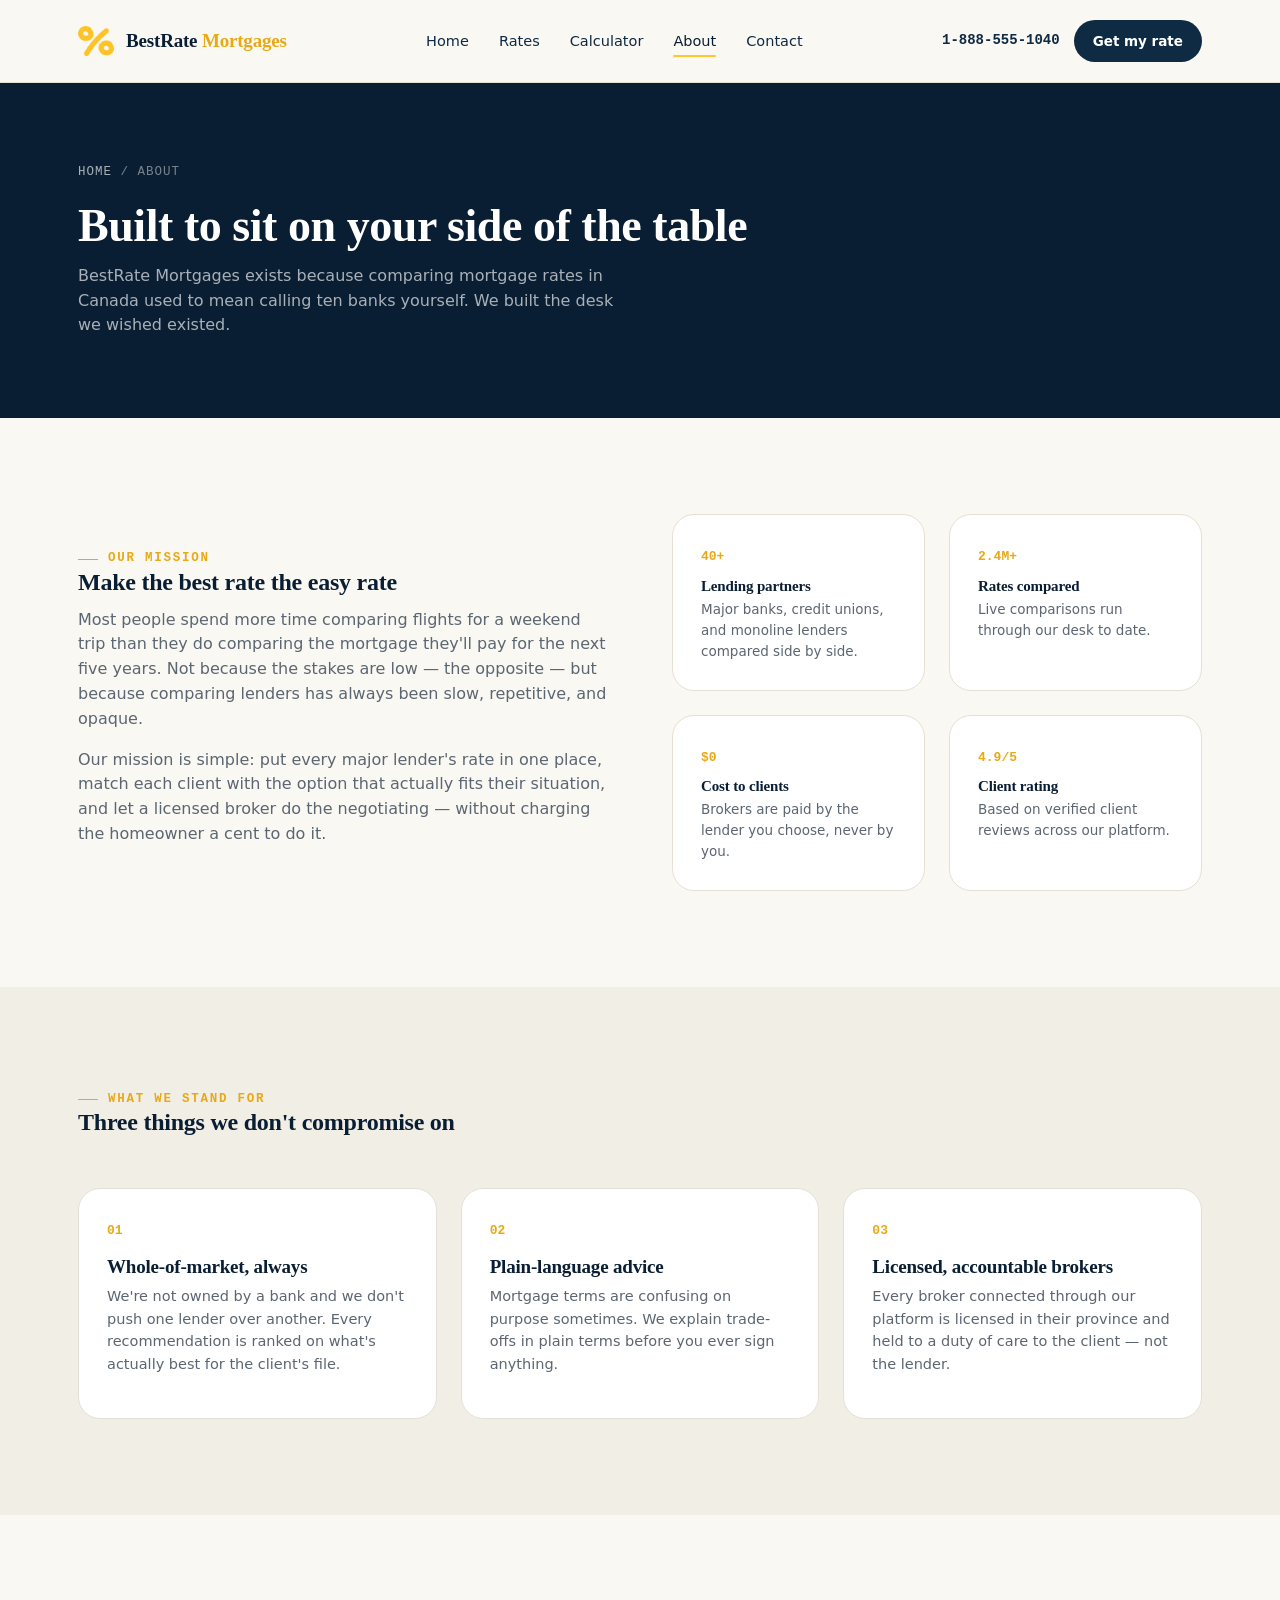
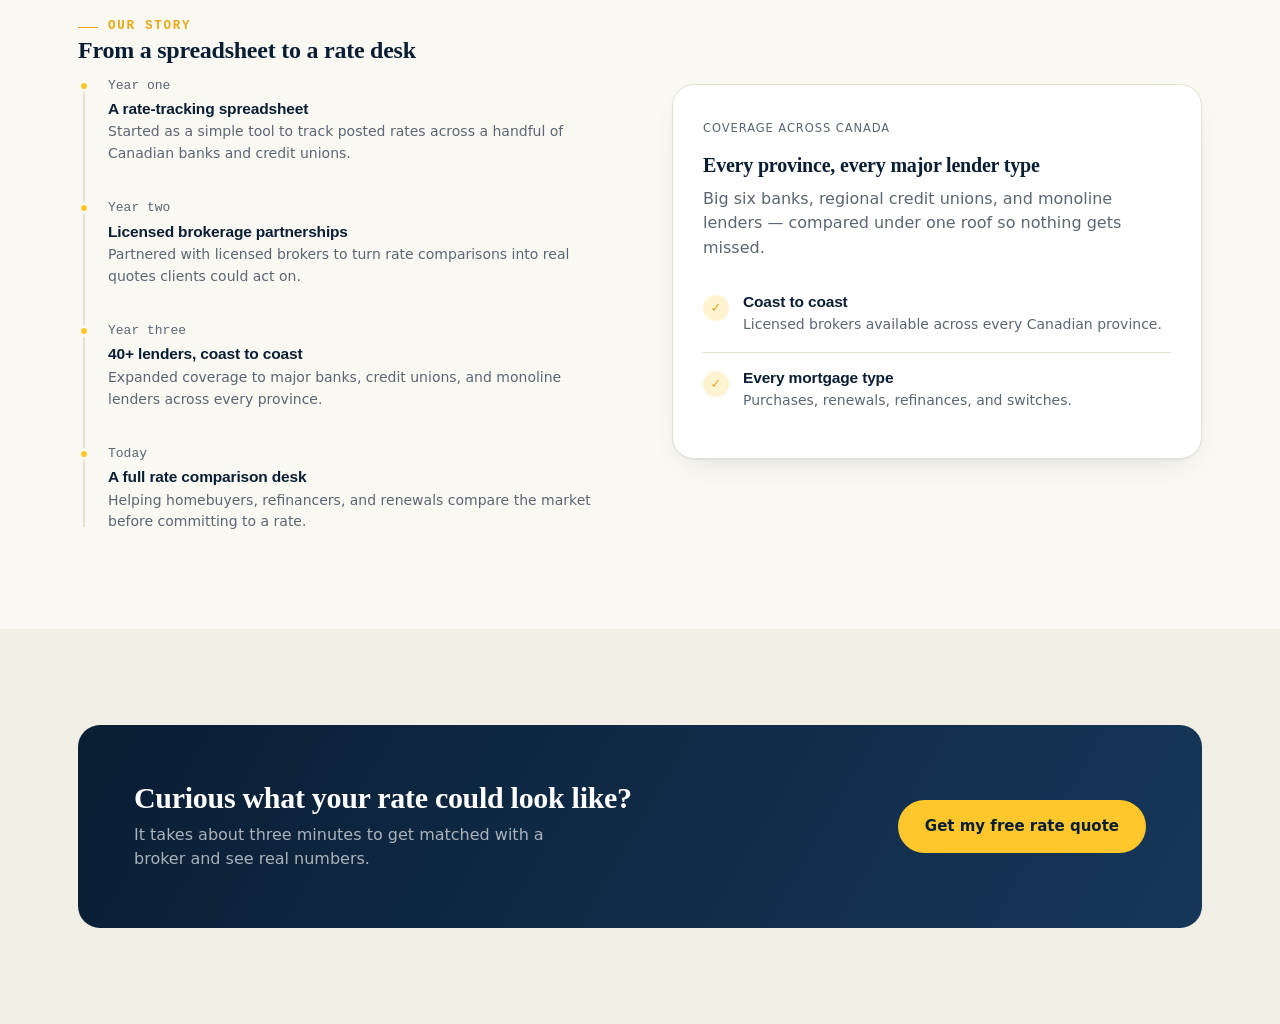
==== commit 39dac093: "Update about.html" ====
--- a/about.html
+++ b/about.html
@@ -173,47 +173,7 @@
   </div>
 </section>
 
-<footer class="site-footer">
-  <div class="container">
-    <div class="footer-grid">
-      <div class="footer-brand">
-        <a href="index.html" class="brand"><img src="images/logo-transparent.png" alt="BestRate Mortgages logo"><span class="brand-word">BestRate <span style="color:var(--gold-500)">Mortgages</span></span></a>
-        <p>Independent mortgage rate comparison and brokerage, connecting Canadians with the best available rate across 40+ lending partners.</p>
-      </div>
-      <div class="footer-col">
-        <h4>Explore</h4>
-        <ul>
-          <li><a href="rates.html">Today's rates</a></li>
-          <li><a href="calculator.html">Payment calculator</a></li>
-          <li><a href="about.html">About us</a></li>
-          <li><a href="contact.html">Get a quote</a></li>
-        </ul>
-      </div>
-      <div class="footer-col">
-        <h4>Mortgage types</h4>
-        <ul>
-          <li><a href="rates.html">Fixed-rate mortgages</a></li>
-          <li><a href="rates.html">Variable-rate mortgages</a></li>
-          <li><a href="rates.html">Renewals &amp; switches</a></li>
-          <li><a href="rates.html">Refinancing</a></li>
-        </ul>
-      </div>
-      <div class="footer-col">
-        <h4>Contact</h4>
-        <ul>
-          <li><a href="tel:18885551040">1-888-555-1040</a></li>
-          <li><a href="mailto:hello@bestratemortgages.example">hello@bestratemortgages.example</a></li>
-          <li><a href="contact.html">Book a free consult</a></li>
-        </ul>
-      </div>
-    </div>
-    <div class="footer-bottom">
-      <span>© <span data-year></span> BestRate Mortgages. All rights reserved.</span>
-      <div class="footer-legal"><a href="#">Privacy</a><a href="#">Terms</a><a href="#">Licensing</a></div>
-    </div>
-    <p class="disclosure">BestRate Mortgages is an independent mortgage brokerage and rate-comparison service and is not affiliated with, endorsed by, or acting on behalf of any bank named on this site. This is a demonstration website built for template purposes.</p>
-  </div>
-</footer>
+<div data-include="components/footer.html"></div>
 
 <script src="js/main.js"></script>
 </body>
--- a/css/style.css
+++ b/css/style.css
@@ -154,13 +154,14 @@
   gap: 12px;
   text-decoration: none;
 }
-.brand img{ height: 34px; width: 34px; }
+.brand img{ height: 30px; width: auto; }
 .brand-word{
   font-family: 'Fraunces', serif;
   font-weight: 700;
-  font-size: 20px;
+  font-size: 19px;
   color: var(--navy-950);
   letter-spacing: -0.01em;
+  white-space: nowrap;
 }
 .brand-word span{ color: var(--gold-600); }
 
@@ -226,6 +227,7 @@
   border-bottom: 1px solid rgba(255,255,255,0.12);
 }
 .footer-brand .brand-word{ color: #fff; }
+.footer-brand .brand img{ height: 32px; }
 .footer-brand p{ color: rgba(255,255,255,0.55); max-width: 320px; margin-top: 14px; }
 .footer-col h4{
   color: #fff;
@@ -624,8 +626,14 @@
 .rate-toolbar{
   display: flex;
   gap: 12px;
+  margin-bottom: 14px;
+  flex-wrap: wrap;
+}
+.rate-toolbar + .rate-toolbar{
   margin-bottom: 28px;
-  flex-wrap: wrap;
+  padding-top: 4px;
+  border-top: 1px dashed var(--line);
+  padding-top: 14px;
 }
 .chip{
   padding: 9px 18px;
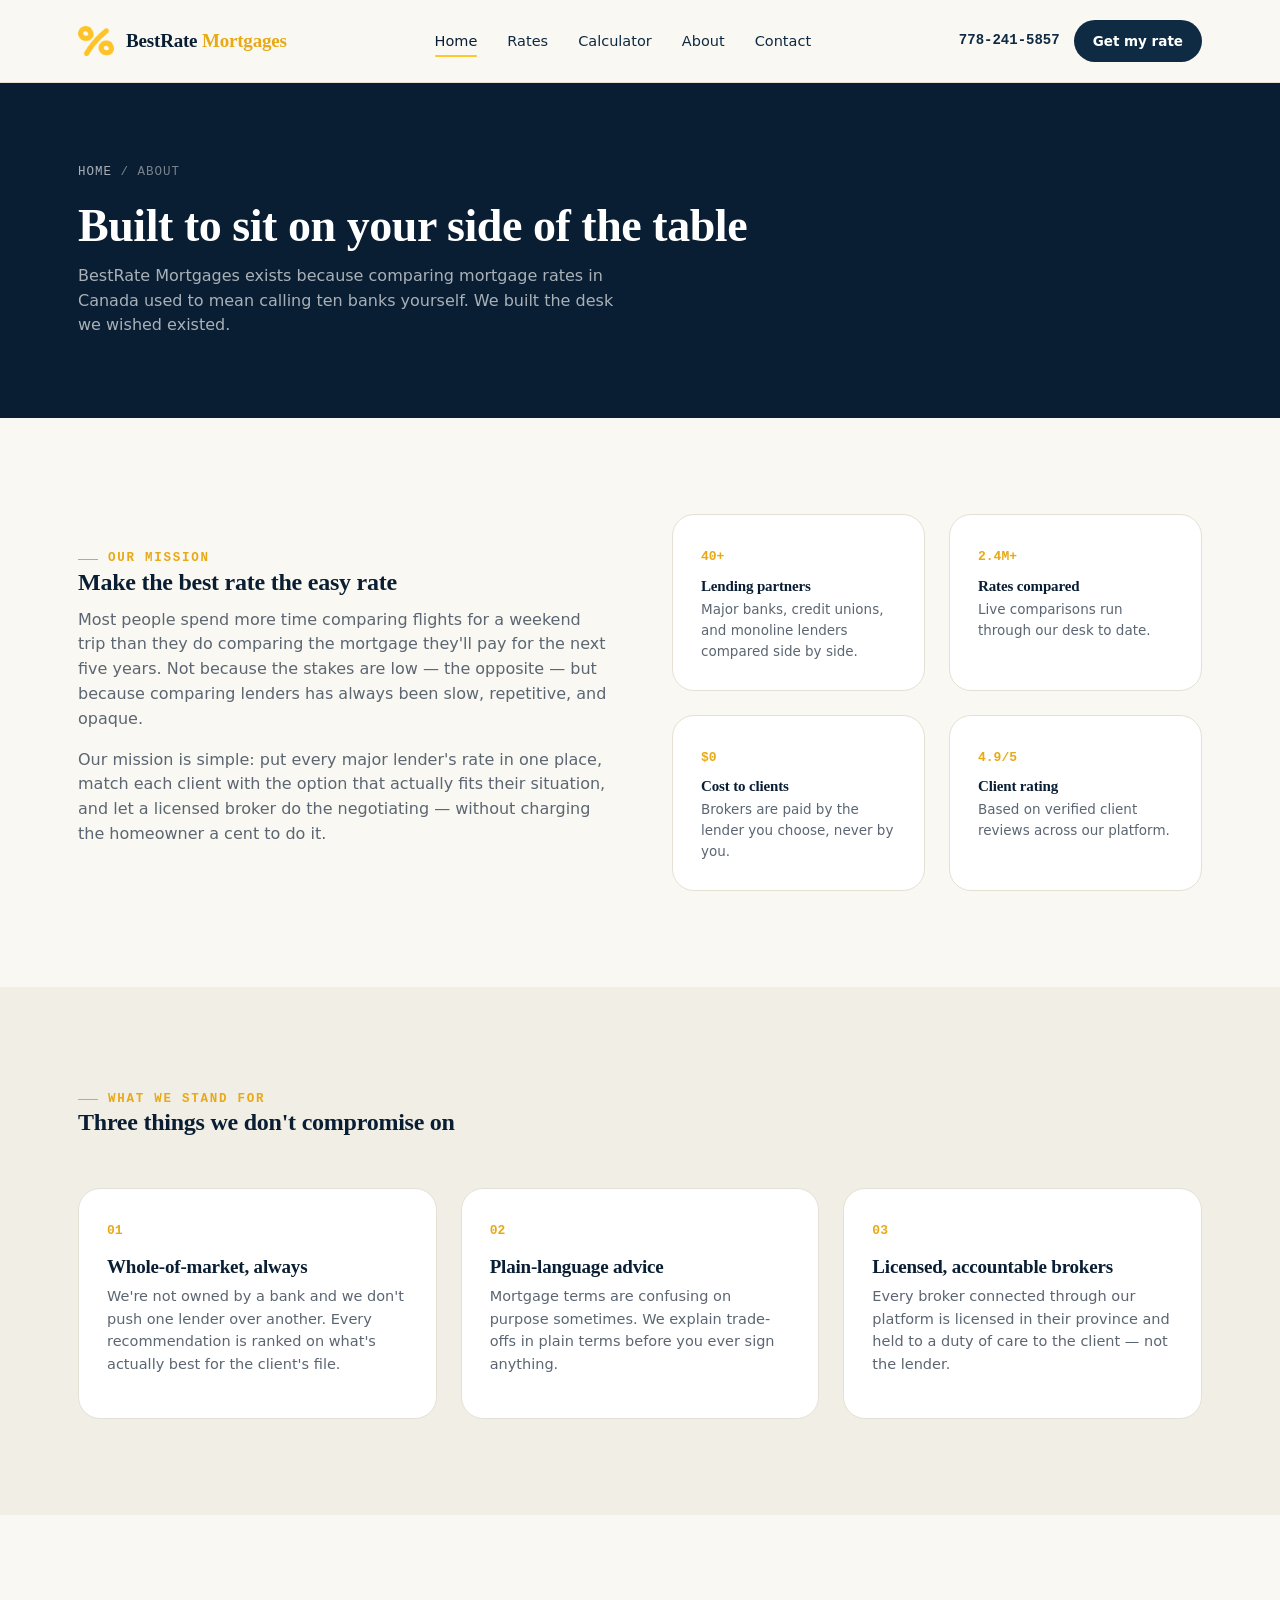
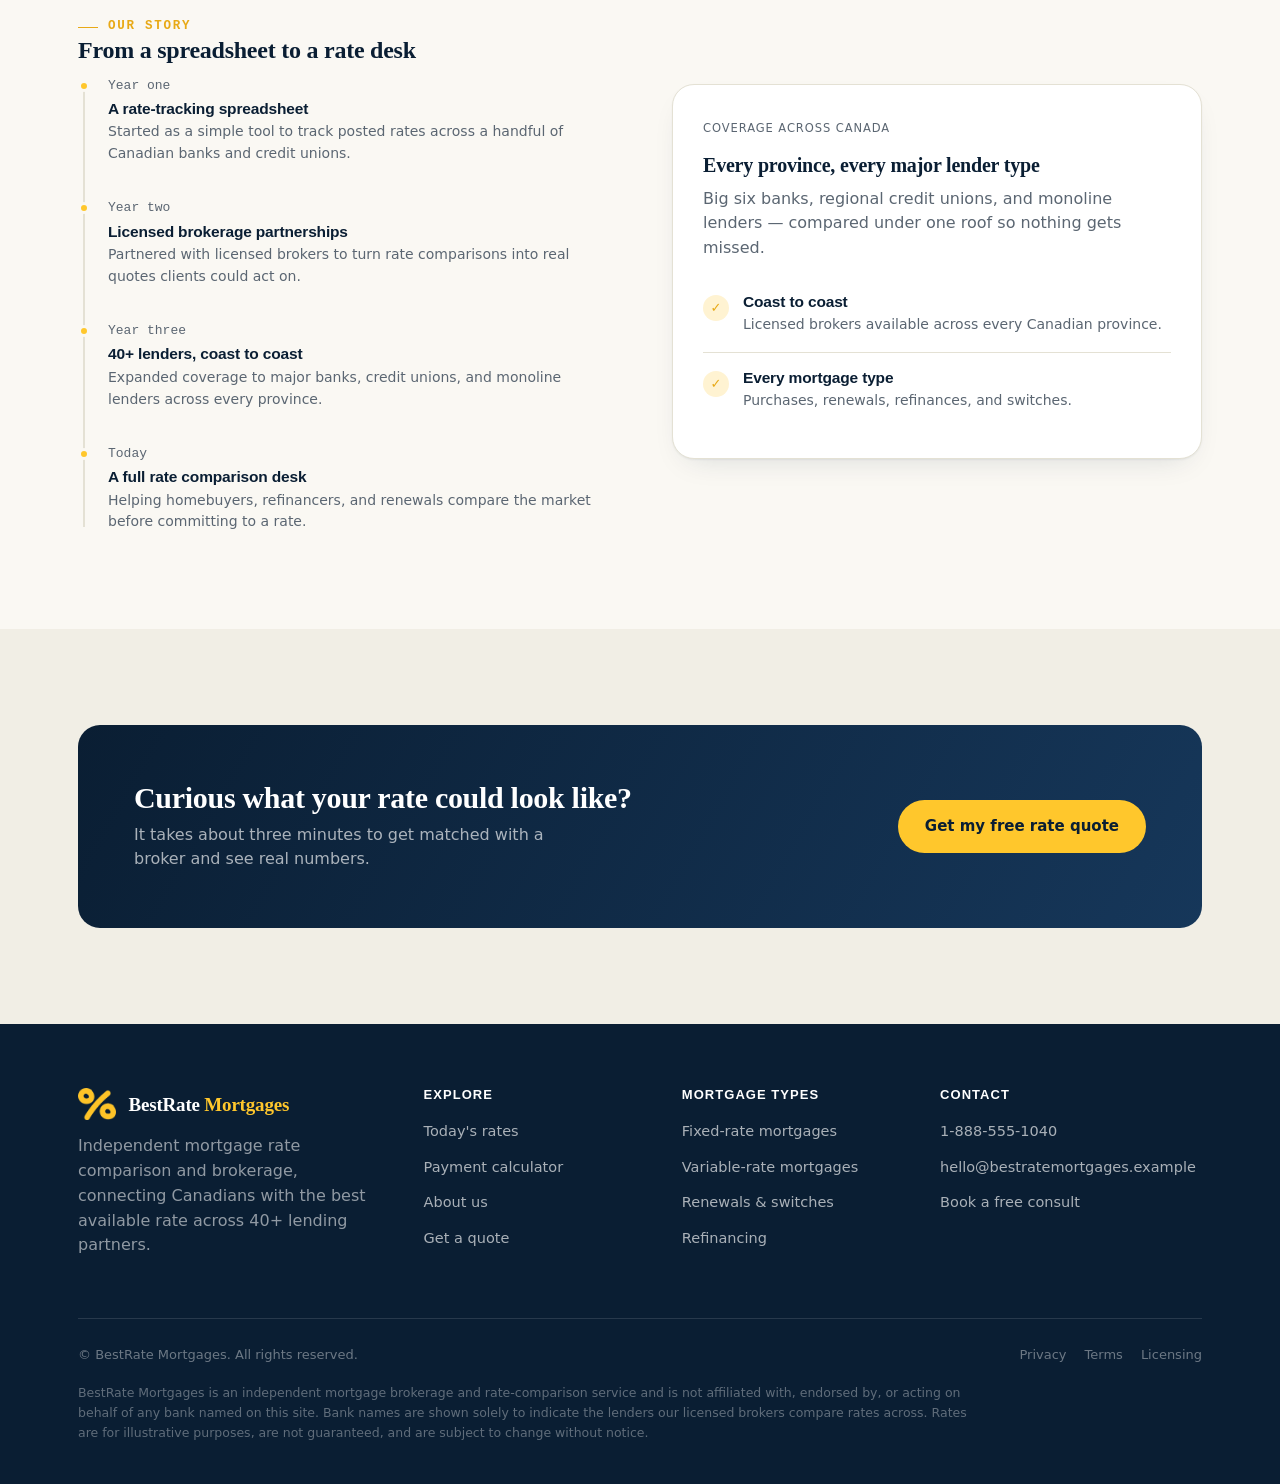
==== commit a0635f90: "Update about.html" ====
--- a/about.html
+++ b/about.html
@@ -10,43 +10,7 @@
 </head>
 <body>
 
-<header class="site-header">
-  <div class="container">
-    <a href="index.html" class="brand">
-      <img src="images/logo-transparent.png" alt="BestRate Mortgages logo">
-      <span class="brand-word">BestRate <span>Mortgages</span></span>
-    </a>
-    <nav class="main-nav">
-      <ul>
-        <li><a href="index.html">Home</a></li>
-        <li><a href="rates.html">Rates</a></li>
-        <li><a href="calculator.html">Calculator</a></li>
-        <li><a href="about.html" class="active">About</a></li>
-        <li><a href="contact.html">Contact</a></li>
-      </ul>
-    </nav>
-    <div class="header-cta">
-      <a href="tel:18885551040" class="phone-link">1-888-555-1040</a>
-      <a href="contact.html" class="btn btn-navy btn-sm">Get my rate</a>
-    </div>
-    <button class="nav-toggle" aria-label="Open menu"><span></span><span></span><span></span></button>
-  </div>
-</header>
-
-<div class="mobile-nav">
-  <div class="mobile-nav-top">
-    <span class="brand-word">BestRate <span style="color:var(--gold-500)">Mortgages</span></span>
-    <button class="mobile-nav-close" aria-label="Close menu">&times;</button>
-  </div>
-  <ul>
-    <li><a href="index.html">Home</a></li>
-    <li><a href="rates.html">Rates</a></li>
-    <li><a href="calculator.html">Calculator</a></li>
-    <li><a href="about.html">About</a></li>
-    <li><a href="contact.html">Contact</a></li>
-  </ul>
-  <a href="contact.html" class="btn btn-gold btn-block">Get my rate</a>
-</div>
+<div data-include="components/header.html"></div>
 
 <section class="page-hero">
   <div class="container">
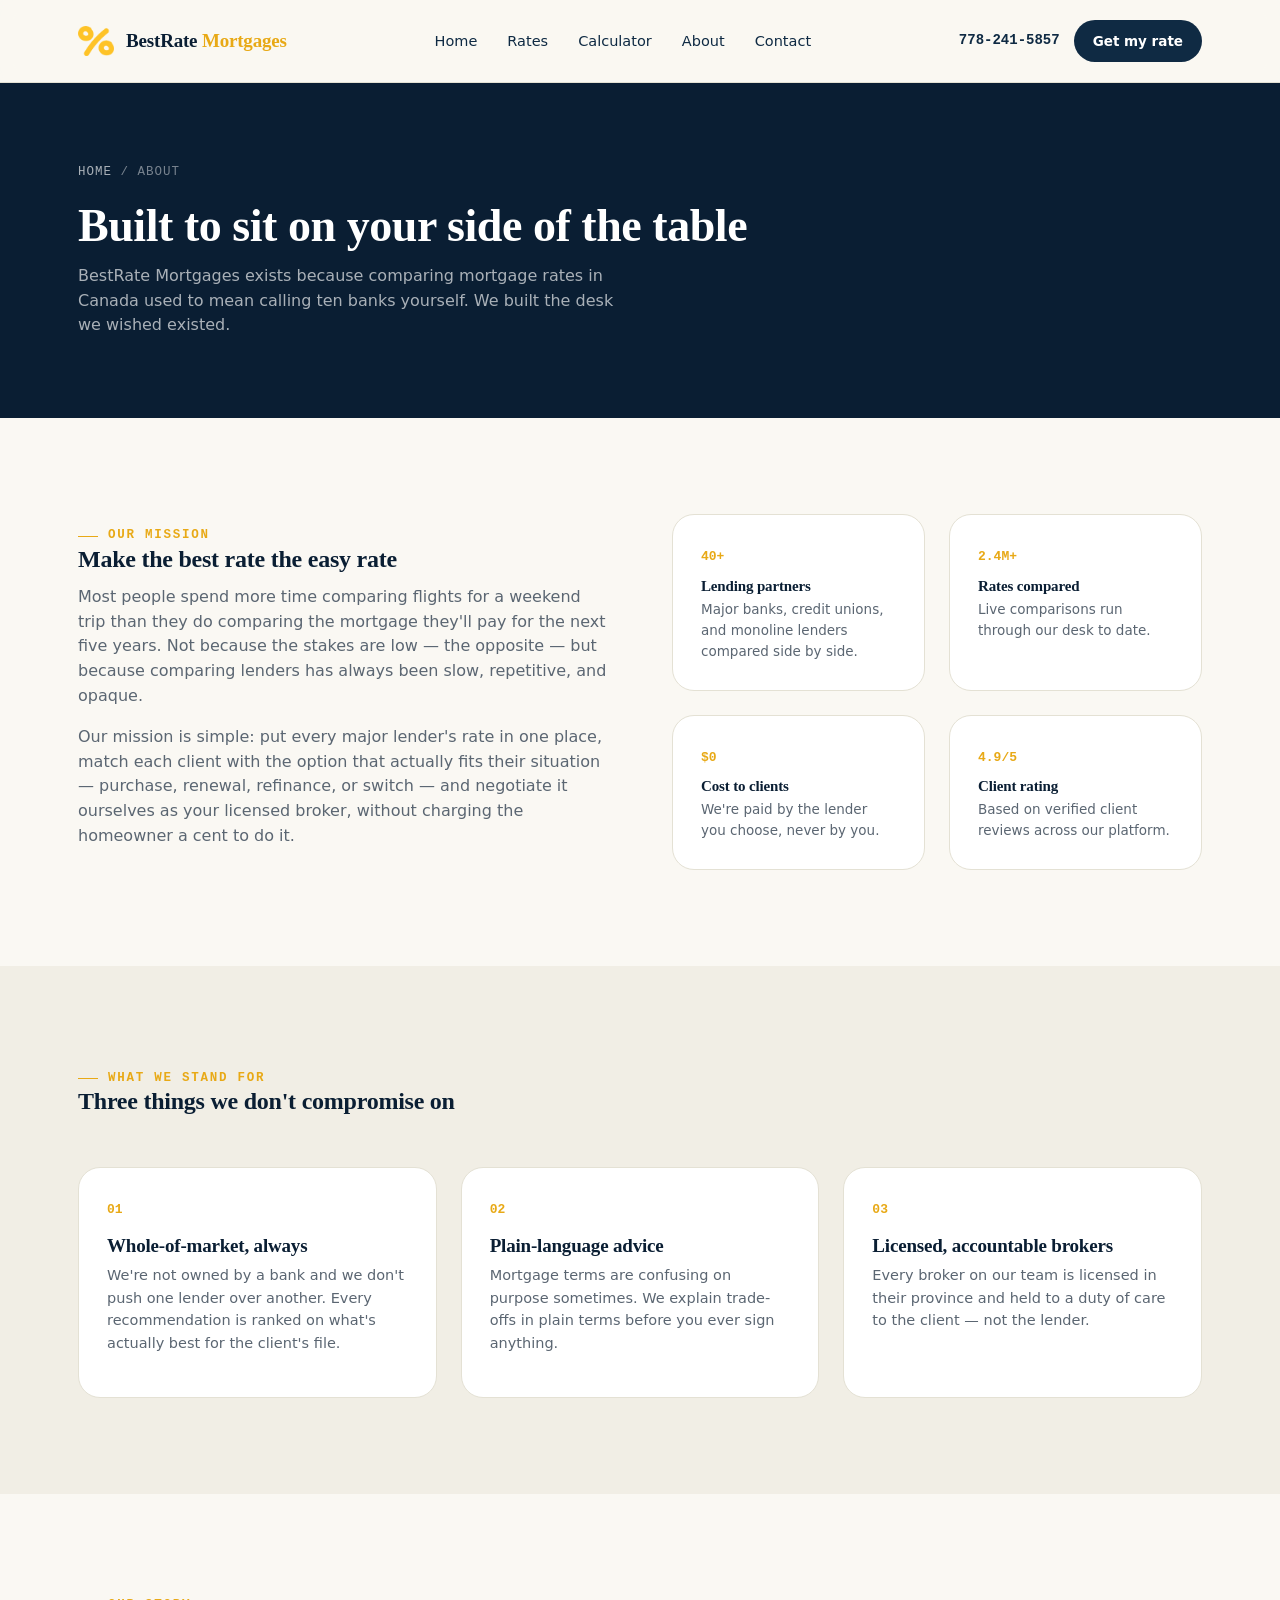
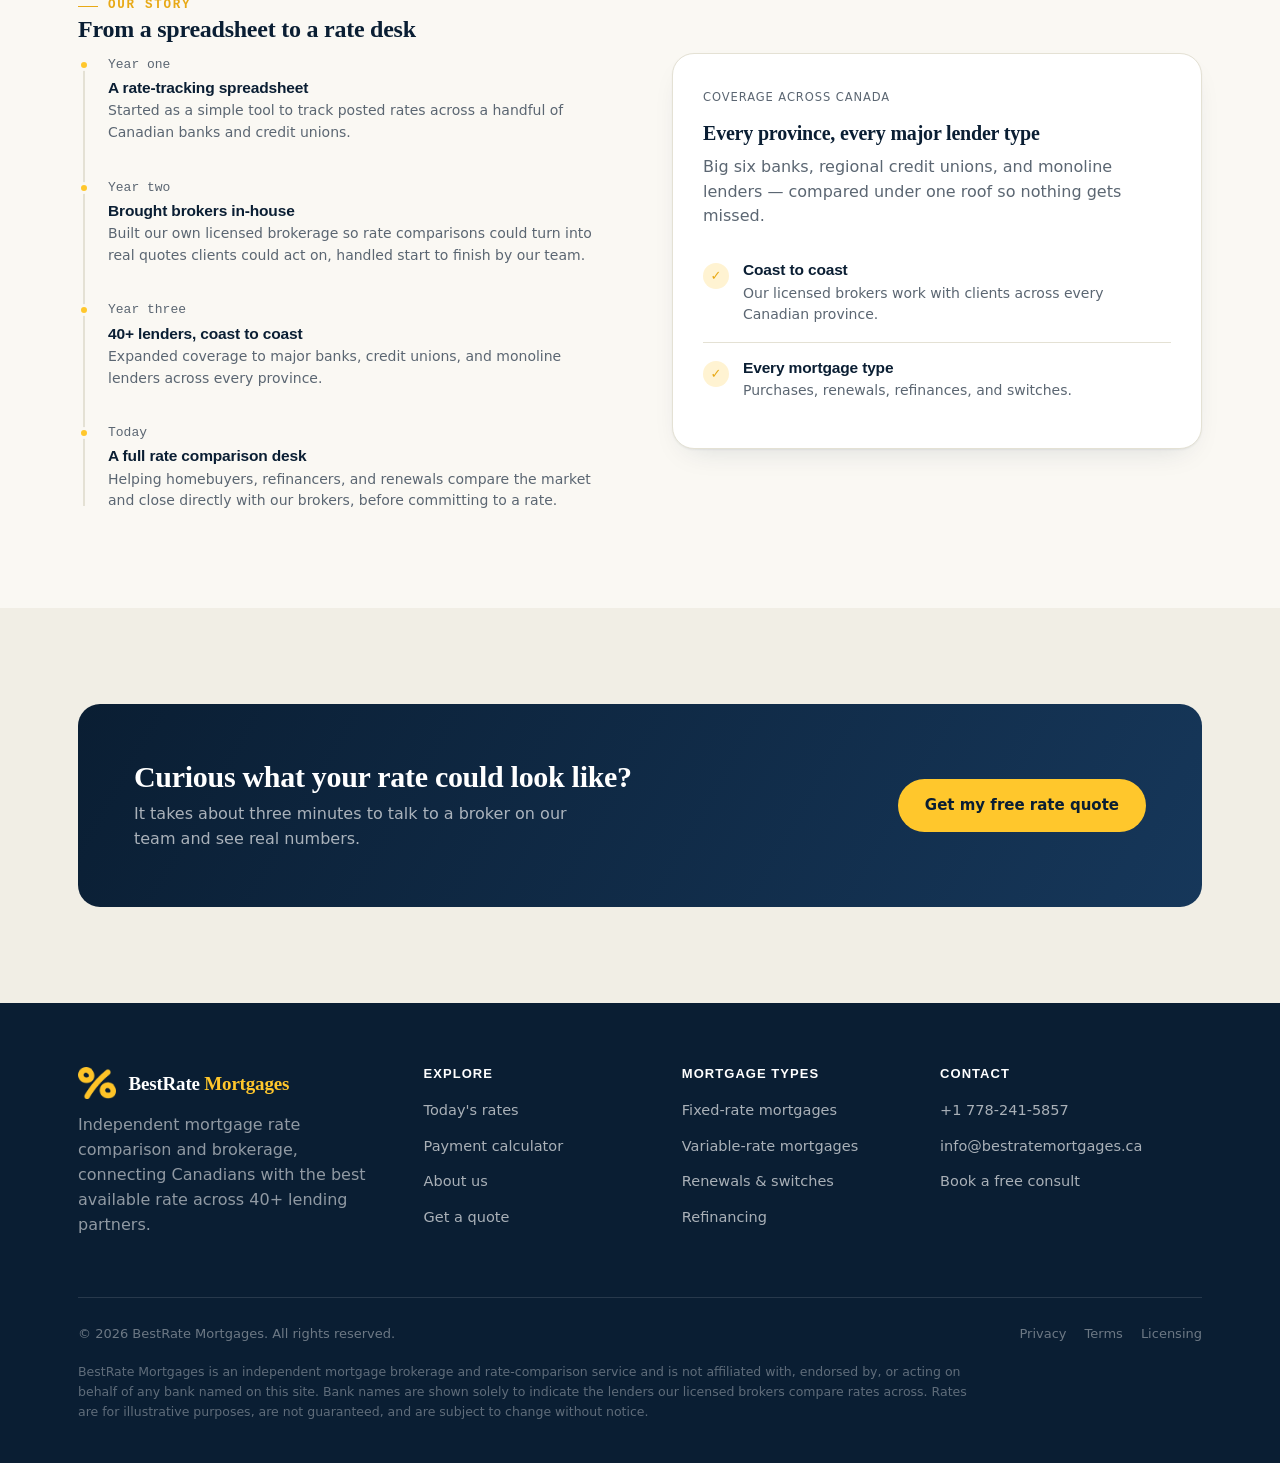
==== commit f0be1bb4: "Update about.html" ====
--- a/about.html
+++ b/about.html
@@ -26,7 +26,7 @@
       <span class="eyebrow">Our mission</span>
       <h2>Make the best rate the easy rate</h2>
       <p>Most people spend more time comparing flights for a weekend trip than they do comparing the mortgage they'll pay for the next five years. Not because the stakes are low — the opposite — but because comparing lenders has always been slow, repetitive, and opaque.</p>
-      <p>Our mission is simple: put every major lender's rate in one place, match each client with the option that actually fits their situation, and let a licensed broker do the negotiating — without charging the homeowner a cent to do it.</p>
+      <p>Our mission is simple: put every major lender's rate in one place, match each client with the option that actually fits their situation — purchase, renewal, refinance, or switch — and negotiate it ourselves as your licensed broker, without charging the homeowner a cent to do it.</p>
     </div>
     <div class="reveal">
       <div class="value-grid" style="grid-template-columns:1fr 1fr;">
@@ -43,7 +43,7 @@
         <div class="value-card">
           <span class="num">$0</span>
           <h4 style="font-size:15px;margin:10px 0 4px;">Cost to clients</h4>
-          <p style="font-size:13.5px;margin:0;">Brokers are paid by the lender you choose, never by you.</p>
+          <p style="font-size:13.5px;margin:0;">We're paid by the lender you choose, never by you.</p>
         </div>
         <div class="value-card">
           <span class="num">4.9/5</span>
@@ -75,7 +75,7 @@
       <div class="value-card reveal">
         <span class="num">03</span>
         <h3 style="font-size:19px;margin:14px 0 8px;">Licensed, accountable brokers</h3>
-        <p style="font-size:14.5px;">Every broker connected through our platform is licensed in their province and held to a duty of care to the client — not the lender.</p>
+        <p style="font-size:14.5px;">Every broker on our team is licensed in their province and held to a duty of care to the client — not the lender.</p>
       </div>
     </div>
   </div>
@@ -94,8 +94,8 @@
         </div>
         <div class="timeline-item">
           <div class="timeline-year">Year two</div>
-          <h4 style="font-family:'IBM Plex Sans',sans-serif;font-size:15.5px;font-weight:600;margin:0 0 4px;color:var(--navy-950);">Licensed brokerage partnerships</h4>
-          <p style="font-size:14px;margin:0;">Partnered with licensed brokers to turn rate comparisons into real quotes clients could act on.</p>
+          <h4 style="font-family:'IBM Plex Sans',sans-serif;font-size:15.5px;font-weight:600;margin:0 0 4px;color:var(--navy-950);">Brought brokers in-house</h4>
+          <p style="font-size:14px;margin:0;">Built our own licensed brokerage so rate comparisons could turn into real quotes clients could act on, handled start to finish by our team.</p>
         </div>
         <div class="timeline-item">
           <div class="timeline-year">Year three</div>
@@ -105,7 +105,7 @@
         <div class="timeline-item">
           <div class="timeline-year">Today</div>
           <h4 style="font-family:'IBM Plex Sans',sans-serif;font-size:15.5px;font-weight:600;margin:0 0 4px;color:var(--navy-950);">A full rate comparison desk</h4>
-          <p style="font-size:14px;margin:0;">Helping homebuyers, refinancers, and renewals compare the market before committing to a rate.</p>
+          <p style="font-size:14px;margin:0;">Helping homebuyers, refinancers, and renewals compare the market and close directly with our brokers, before committing to a rate.</p>
         </div>
       </div>
     </div>
@@ -115,7 +115,7 @@
         <h3 style="margin-top:14px;font-size:20px;">Every province, every major lender type</h3>
         <p>Big six banks, regional credit unions, and monoline lenders — compared under one roof so nothing gets missed.</p>
         <ul class="check-list" style="margin-top:10px;">
-          <li><span class="check-ico">✓</span><div><h4>Coast to coast</h4><p>Licensed brokers available across every Canadian province.</p></div></li>
+          <li><span class="check-ico">✓</span><div><h4>Coast to coast</h4><p>Our licensed brokers work with clients across every Canadian province.</p></div></li>
           <li><span class="check-ico">✓</span><div><h4>Every mortgage type</h4><p>Purchases, renewals, refinances, and switches.</p></div></li>
         </ul>
       </div>
@@ -128,7 +128,7 @@
     <div class="cta-band reveal" style="background:linear-gradient(120deg, var(--navy-950), var(--navy-800));">
       <div>
         <h2>Curious what your rate could look like?</h2>
-        <p>It takes about three minutes to get matched with a broker and see real numbers.</p>
+        <p>It takes about three minutes to talk to a broker on our team and see real numbers.</p>
       </div>
       <div class="cta-actions">
         <a href="contact.html" class="btn btn-gold">Get my free rate quote</a>
--- a/css/style.css
+++ b/css/style.css
@@ -456,9 +456,6 @@
   align-items: center;
   gap: 8px;
 }
-.partner-mark .sq{
-  width: 9px; height: 9px; border-radius: 2px; display: inline-block;
-}
 
 /* Steps */
 .steps{
@@ -672,7 +669,6 @@
   vertical-align: middle;
 }
 .lender-cell{ display: flex; align-items: center; gap: 12px; font-weight: 600; color: var(--navy-950); }
-.lender-dot{ width: 10px; height: 10px; border-radius: 3px; flex-shrink: 0; }
 .rate-cell{ font-family: 'IBM Plex Mono', monospace; font-weight: 700; font-size: 16px; color: var(--navy-950); }
 .tag{
   display: inline-block;
